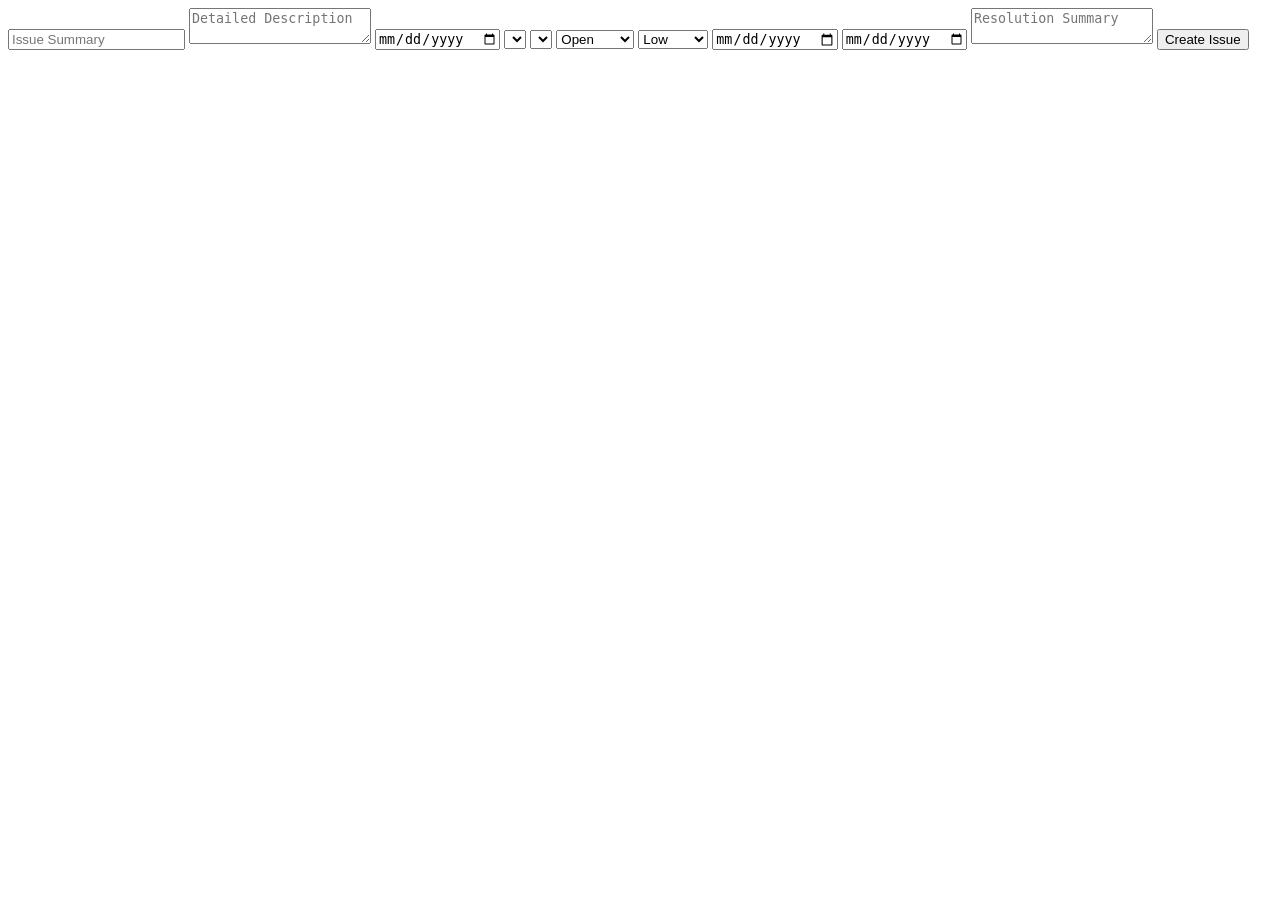
==== index.html @ 0d117293 "Added css" ====
<!DOCTYPE html>
<html lang="en">
<head>
    <meta charset="UTF-8">
    <meta name="viewport" content="width=device-width, initial-scale=1.0">
    <title>Bug Tracker</title>
    <script src="function.js"></script>
    <link rel="stylesheet" href="style.css">
</head>
<body>
<form id="issueForm">
  <input type="text" id="summary" placeholder="Issue Summary" required>
  <textarea id="description" placeholder="Detailed Description" required></textarea>

  <input type="date" id="dateIdentified" required>

  <select id="projectSelect"></select>
  <select id="personSelect"></select>

  <select id="status">
    <option value="open">Open</option>
    <option value="resolved">Resolved</option>
    <option value="overdue">Overdue</option>
  </select>

  <select id="priority">
    <option value="low">Low</option>
    <option value="medium">Medium</option>
    <option value="high">High</option>
  </select>

  <input type="date" id="targetDate">
  <input type="date" id="resolutionDate">
  <textarea id="resolutionSummary" placeholder="Resolution Summary"></textarea>

  <button type="submit">Create Issue</button>
</form>
</body>
</html>
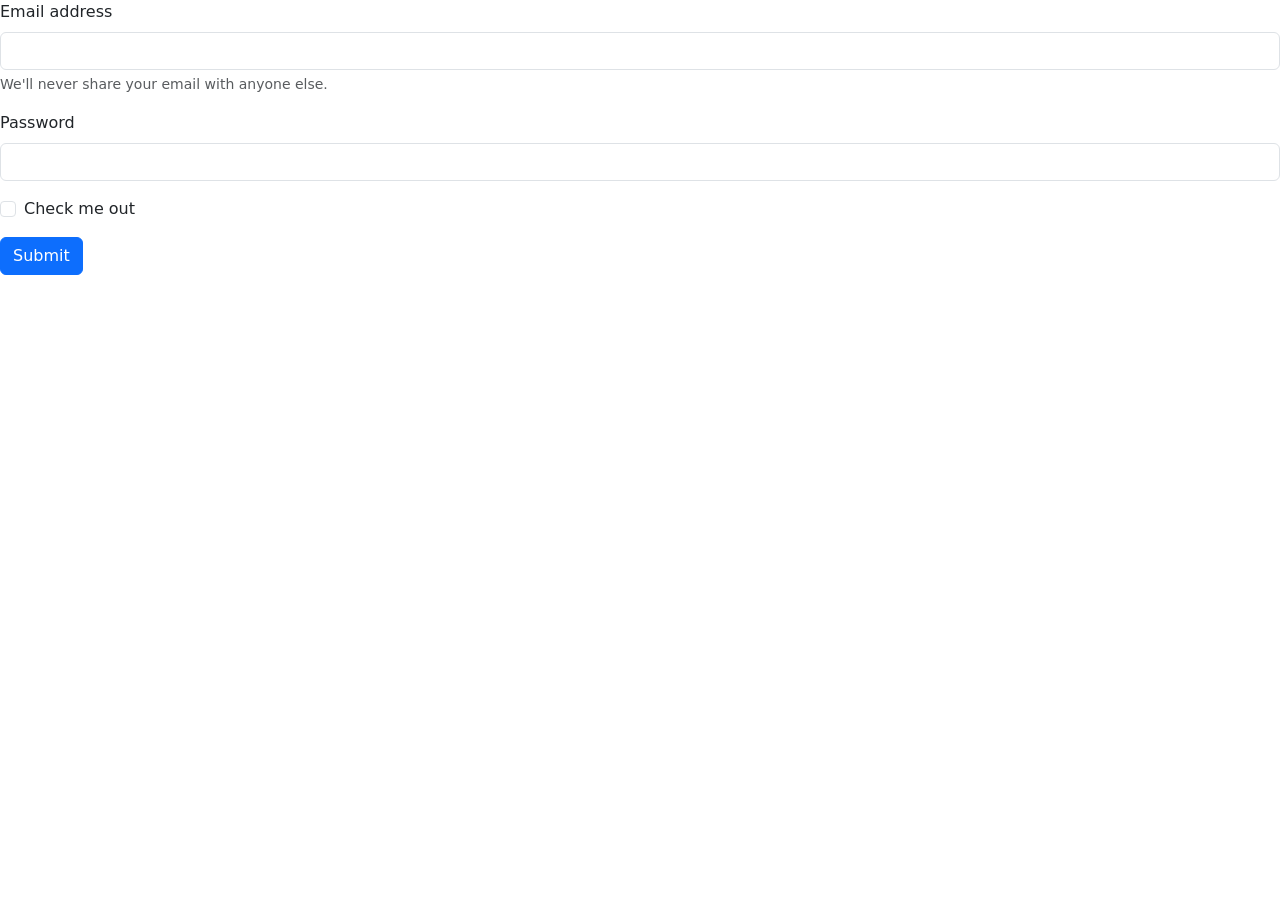
==== commit 68bad5d0: "Added Bootsrap" ====
--- a/index.html
+++ b/index.html
@@ -6,34 +6,29 @@
     <title>Bug Tracker</title>
     <script src="function.js"></script>
     <link rel="stylesheet" href="style.css">
+    <!--  For the CSS bootstrap  -->
+    <link href="https://cdn.jsdelivr.net/npm/bootstrap@5.2.3/dist/css/bootstrap.min.css" rel="stylesheet" integrity="sha384-rbsA2VBKQhggwzxH7pPCaAqO46MgnOM80zW1RWuH61DGLwZJEdK2Kadq2F9CUG65" crossorigin="anonymous">
+    
 </head>
 <body>
-<form id="issueForm">
-  <input type="text" id="summary" placeholder="Issue Summary" required>
-  <textarea id="description" placeholder="Detailed Description" required></textarea>
+<form>
+  <div class="mb-3">
+    <label for="exampleInputEmail1" class="form-label">Email address</label>
+    <input type="email" class="form-control" id="exampleInputEmail1" aria-describedby="emailHelp">
+    <div id="emailHelp" class="form-text">We'll never share your email with anyone else.</div>
+  </div>
+  <div class="mb-3">
+    <label for="exampleInputPassword1" class="form-label">Password</label>
+    <input type="password" class="form-control" id="exampleInputPassword1">
+  </div>
+  <div class="mb-3 form-check">
+    <input type="checkbox" class="form-check-input" id="exampleCheck1">
+    <label class="form-check-label" for="exampleCheck1">Check me out</label>
+  </div>
+  <button type="submit" class="btn btn-primary">Submit</button>
+</form>
+ <!--  For the Java script bootstrap  --> 
+<script src="https://cdn.jsdelivr.net/npm/bootstrap@5.2.3/dist/js/bootstrap.bundle.min.js" integrity="sha384-kenU1KFdBIe4zVF0s0G1M5b4hcpxyD9F7jL+jjXkk+Q2h455rYXK/7HAuoJl+0I4" crossorigin="anonymous"></script>
 
-  <input type="date" id="dateIdentified" required>
-
-  <select id="projectSelect"></select>
-  <select id="personSelect"></select>
-
-  <select id="status">
-    <option value="open">Open</option>
-    <option value="resolved">Resolved</option>
-    <option value="overdue">Overdue</option>
-  </select>
-
-  <select id="priority">
-    <option value="low">Low</option>
-    <option value="medium">Medium</option>
-    <option value="high">High</option>
-  </select>
-
-  <input type="date" id="targetDate">
-  <input type="date" id="resolutionDate">
-  <textarea id="resolutionSummary" placeholder="Resolution Summary"></textarea>
-
-  <button type="submit">Create Issue</button>
-</form>
 </body>
 </html>
--- a/style.css
+++ b/style.css
@@ -0,0 +1,6 @@
+#issueForm {
+    display: flex;
+    flex-direction: column;
+    width: 300px;
+    margin: 20px auto;
+}
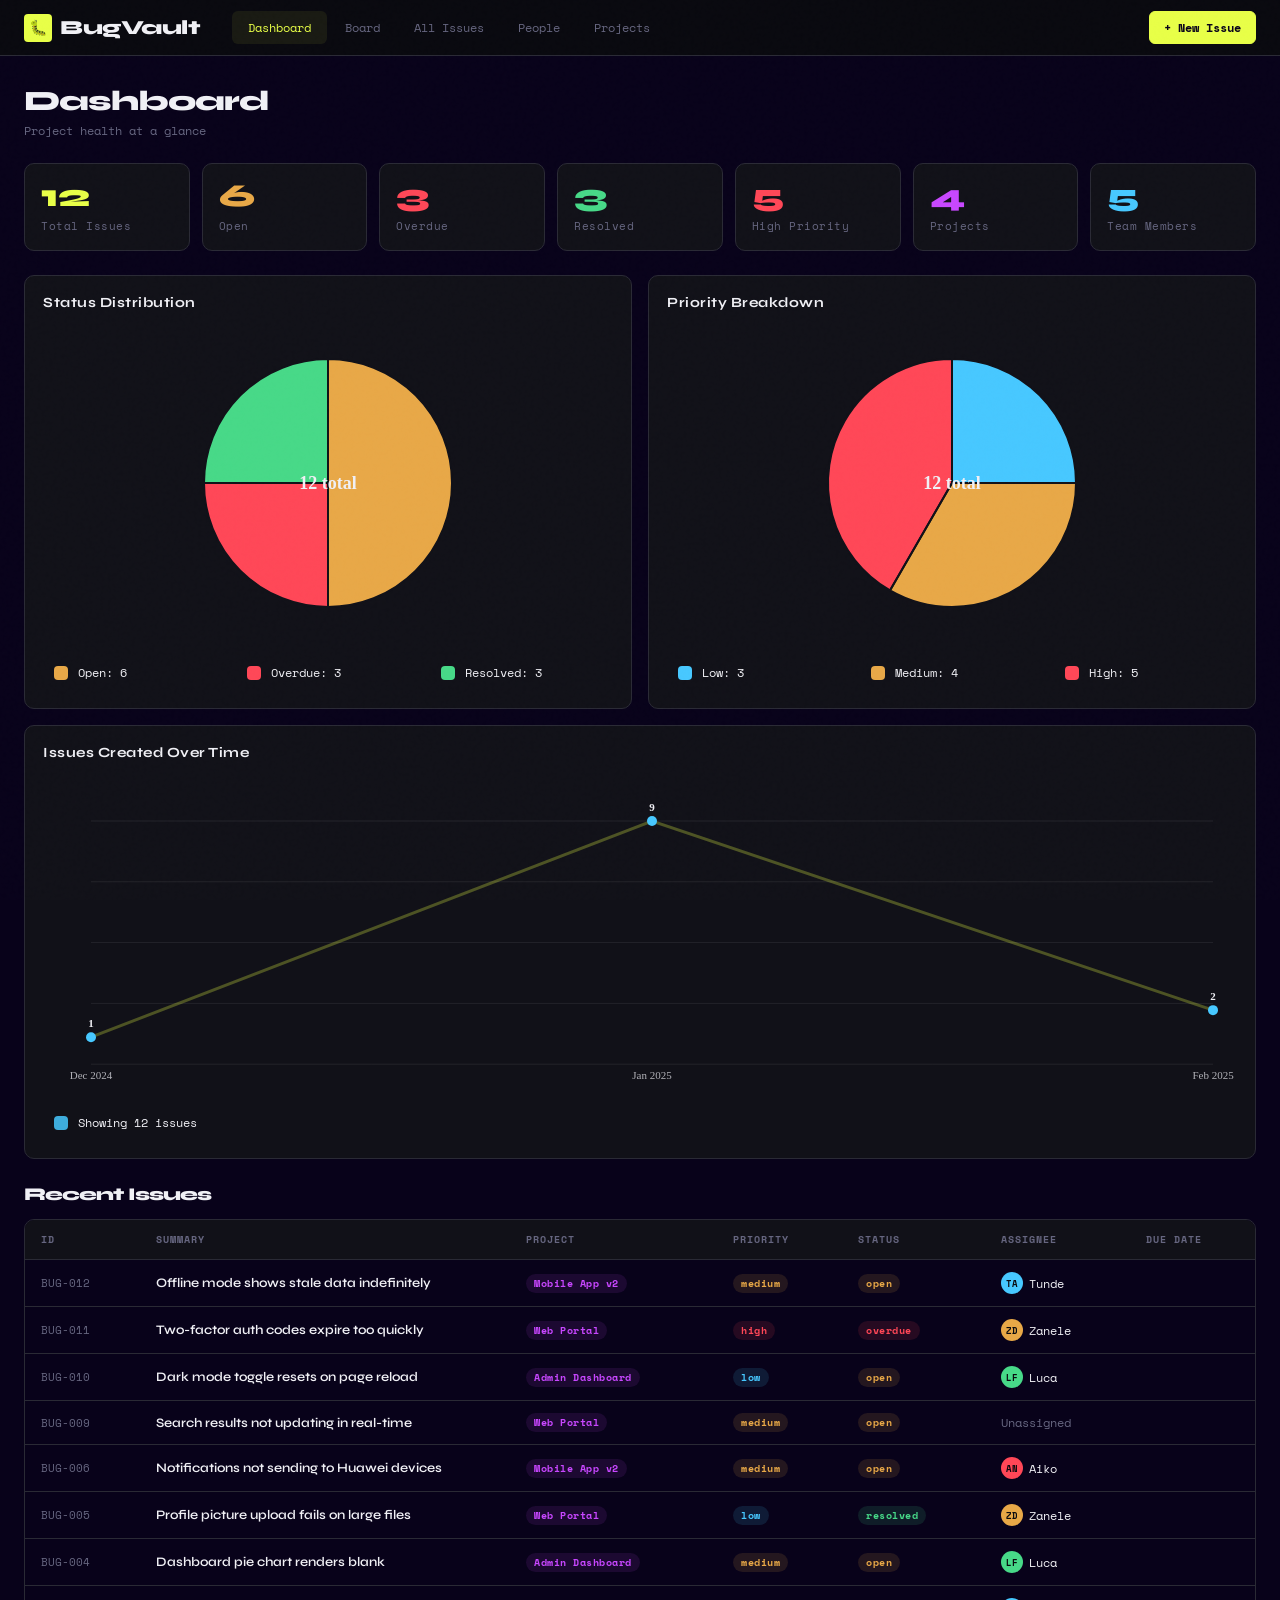
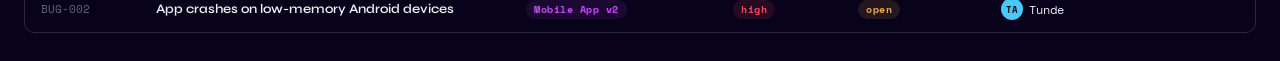
==== commit e82e51b5: "Rename bug-tracker.html to index.html" ====
--- a/index.html
+++ b/index.html
@@ -1,34 +1,1478 @@
 <!DOCTYPE html>
 <html lang="en">
 <head>
-    <meta charset="UTF-8">
-    <meta name="viewport" content="width=device-width, initial-scale=1.0">
-    <title>Bug Tracker</title>
-    <script src="function.js"></script>
-    <link rel="stylesheet" href="style.css">
-    <!--  For the CSS bootstrap  -->
-    <link href="https://cdn.jsdelivr.net/npm/bootstrap@5.2.3/dist/css/bootstrap.min.css" rel="stylesheet" integrity="sha384-rbsA2VBKQhggwzxH7pPCaAqO46MgnOM80zW1RWuH61DGLwZJEdK2Kadq2F9CUG65" crossorigin="anonymous">
-    
+<meta charset="UTF-8" />
+<meta name="viewport" content="width=device-width, initial-scale=1.0" />
+<title>BugVault — Issue Tracker</title>
+<link href="https://fonts.googleapis.com/css2?family=Space+Mono:ital,wght@0,400;0,700;1,400&family=Syne:wght@400;600;700;800&display=swap" rel="stylesheet" />
+<style>
+  :root {
+    --bg: #08021afe;
+    --surface: #111118;
+    --surface2: #18181f;
+    --border: #2a2a35;
+    --accent: #e8ff47;
+    --accent2: #ff4757;
+    --accent3: #47c8ff;
+    --accent4: #c847ff;
+    --text: #f0f0f5;
+    --muted: #666680;
+    --low: #47c8ff;
+    --medium: #e8a847;
+    --high: #ff4757;
+    --open: #e8a847;
+    --resolved: #47d988;
+    --overdue: #ff4757;
+    --radius: 6px;
+    --font-head: 'Syne', sans-serif;
+    --font-mono: 'Space Mono', monospace;
+  }
+
+  * { box-sizing: border-box; margin: 0; padding: 0; }
+
+  body {
+    background: var(--bg);
+    color: var(--text);
+    font-family: var(--font-mono);
+    font-size: 13px;
+    min-height: 100vh;
+    overflow-x: hidden;
+  }
+
+  /* ─── NOISE OVERLAY ─── */
+  body::before {
+    content: '';
+    position: fixed; inset: 0;
+    background-image: url("data:image/svg+xml,%3Csvg viewBox='0 0 256 256' xmlns='http://www.w3.org/2000/svg'%3E%3Cfilter id='noise'%3E%3CfeTurbulence type='fractalNoise' baseFrequency='0.9' numOctaves='4' stitchTiles='stitch'/%3E%3C/filter%3E%3Crect width='100%25' height='100%25' filter='url(%23noise)' opacity='0.04'/%3E%3C/svg%3E");
+    pointer-events: none; z-index: 9999; opacity: 0.4;
+  }
+
+  /* ─── TOPBAR ─── */
+  #topbar {
+    position: sticky; top: 0; z-index: 100;
+    background: rgba(10,10,15,0.92);
+    backdrop-filter: blur(12px);
+    border-bottom: 1px solid var(--border);
+    display: flex; align-items: center; gap: 0;
+    padding: 0 24px;
+    height: 56px;
+  }
+
+  .logo {
+    font-family: var(--font-head);
+    font-weight: 800;
+    font-size: 20px;
+    letter-spacing: -0.5px;
+    margin-right: 32px;
+    display: flex; align-items: center; gap: 8px;
+  }
+  .logo-bug {
+    background: var(--accent);
+    color: var(--bg);
+    width: 28px; height: 28px;
+    border-radius: 4px;
+    display: flex; align-items: center; justify-content: center;
+    font-size: 15px;
+  }
+
+  nav { display: flex; gap: 2px; flex: 1; }
+  nav button {
+    background: none; border: none;
+    color: var(--muted); font-family: var(--font-mono); font-size: 12px;
+    padding: 8px 16px; cursor: pointer; border-radius: var(--radius);
+    transition: all 0.15s; white-space: nowrap;
+  }
+  nav button:hover { color: var(--text); background: var(--surface2); }
+  nav button.active { color: var(--accent); background: rgba(232,255,71,0.07); }
+
+  .topbar-right { display: flex; align-items: center; gap: 10px; }
+  .btn {
+    display: inline-flex; align-items: center; gap: 6px;
+    font-family: var(--font-mono); font-size: 12px;
+    padding: 7px 14px; border-radius: var(--radius);
+    cursor: pointer; border: 1px solid transparent;
+    transition: all 0.15s; text-decoration: none; white-space: nowrap;
+  }
+  .btn-primary { background: var(--accent); color: var(--bg); font-weight: 700; border-color: var(--accent); }
+  .btn-primary:hover { background: #d4eb3a; }
+  .btn-ghost { background: none; color: var(--muted); border-color: var(--border); }
+  .btn-ghost:hover { color: var(--text); border-color: var(--text); }
+  .btn-danger { background: rgba(255,71,87,0.1); color: var(--accent2); border-color: rgba(255,71,87,0.3); }
+  .btn-danger:hover { background: rgba(255,71,87,0.2); }
+  .btn-sm { padding: 5px 10px; font-size: 11px; }
+
+  /* ─── VIEWS ─── */
+  .view { display: none; padding: 28px 24px; max-width: 1400px; margin: 0 auto; animation: fadeIn 0.2s ease; }
+  .view.active { display: block; }
+  @keyframes fadeIn { from { opacity: 0; transform: translateY(6px); } to { opacity: 1; transform: translateY(0); } }
+
+  /* ─── PAGE HEADER ─── */
+  .page-header {
+    display: flex; align-items: flex-start; justify-content: space-between;
+    margin-bottom: 24px; gap: 16px;
+  }
+  .page-title { font-family: var(--font-head); font-size: 28px; font-weight: 800; letter-spacing: -1px; }
+  .page-sub { color: var(--muted); margin-top: 4px; font-size: 12px; }
+
+  /* ─── KANBAN ─── */
+  .kanban { display: grid; grid-template-columns: repeat(3, 1fr); gap: 16px; }
+  @media (max-width: 900px) { .kanban { grid-template-columns: 1fr; } }
+
+  .kanban-col {
+    background: var(--surface);
+    border: 1px solid var(--border);
+    border-radius: 10px;
+    overflow: hidden;
+  }
+  .kanban-col-header {
+    padding: 14px 16px 12px;
+    border-bottom: 1px solid var(--border);
+    display: flex; align-items: center; justify-content: space-between;
+  }
+  .col-label {
+    display: flex; align-items: center; gap: 8px;
+    font-family: var(--font-head); font-size: 13px; font-weight: 700; letter-spacing: 0.5px;
+  }
+  .col-dot { width: 8px; height: 8px; border-radius: 50%; }
+  .dot-open { background: var(--open); }
+  .dot-resolved { background: var(--resolved); }
+  .dot-overdue { background: var(--overdue); }
+  .col-count {
+    background: var(--surface2); color: var(--muted);
+    padding: 2px 8px; border-radius: 20px; font-size: 11px;
+  }
+  .kanban-cards { padding: 12px; display: flex; flex-direction: column; gap: 10px; min-height: 80px; }
+
+  /* ─── TICKET CARD ─── */
+  .ticket-card {
+    background: var(--surface2);
+    border: 1px solid var(--border);
+    border-radius: 8px;
+    padding: 12px 14px;
+    cursor: pointer;
+    transition: all 0.15s;
+    position: relative; overflow: hidden;
+  }
+  .ticket-card::before {
+    content: '';
+    position: absolute; left: 0; top: 0; bottom: 0; width: 3px;
+  }
+  .ticket-card.priority-low::before { background: var(--low); }
+  .ticket-card.priority-medium::before { background: var(--medium); }
+  .ticket-card.priority-high::before { background: var(--high); }
+  .ticket-card:hover { border-color: rgba(232,255,71,0.3); transform: translateY(-1px); box-shadow: 0 4px 20px rgba(0,0,0,0.4); }
+
+  .ticket-id { font-size: 10px; color: var(--muted); margin-bottom: 6px; letter-spacing: 0.5px; }
+  .ticket-summary { font-family: var(--font-head); font-size: 13px; font-weight: 600; line-height: 1.4; margin-bottom: 10px; }
+  .ticket-meta { display: flex; align-items: center; gap: 6px; flex-wrap: wrap; }
+  .badge {
+    display: inline-flex; align-items: center; gap: 4px;
+    padding: 2px 8px; border-radius: 20px; font-size: 10px; font-weight: 700; letter-spacing: 0.5px;
+  }
+  .badge-low { background: rgba(71,200,255,0.12); color: var(--low); }
+  .badge-medium { background: rgba(232,168,71,0.12); color: var(--medium); }
+  .badge-high { background: rgba(255,71,87,0.12); color: var(--high); }
+  .badge-project { background: rgba(200,71,255,0.1); color: var(--accent4); }
+  .badge-open { background: rgba(232,168,71,0.12); color: var(--open); }
+  .badge-resolved { background: rgba(71,217,136,0.12); color: var(--resolved); }
+  .badge-overdue { background: rgba(255,71,87,0.12); color: var(--overdue); }
+
+  .ticket-assignee { margin-left: auto; display: flex; align-items: center; gap: 5px; color: var(--muted); font-size: 10px; }
+  .avatar { width: 22px; height: 22px; border-radius: 50%; background: var(--border); display: flex; align-items: center; justify-content: center; font-size: 9px; font-weight: 700; color: var(--text); flex-shrink: 0; }
+
+  /* ─── FILTERS BAR ─── */
+  .filters-bar {
+    display: flex; gap: 10px; align-items: center; flex-wrap: wrap;
+    margin-bottom: 20px; padding: 12px 16px;
+    background: var(--surface); border: 1px solid var(--border); border-radius: 8px;
+  }
+  .filter-label { font-size: 11px; color: var(--muted); margin-right: 4px; }
+  select, input[type="text"], input[type="date"], input[type="email"], textarea {
+    background: var(--surface2); border: 1px solid var(--border);
+    color: var(--text); font-family: var(--font-mono); font-size: 12px;
+    padding: 7px 10px; border-radius: var(--radius); outline: none;
+    transition: border-color 0.15s;
+  }
+  select:focus, input:focus, textarea:focus { border-color: var(--accent); }
+  select option { background: var(--surface2); }
+  .search-input { flex: 1; min-width: 180px; }
+
+  /* ─── TABLE ─── */
+  .table-wrap { overflow-x: auto; border: 1px solid var(--border); border-radius: 10px; }
+  table { width: 100%; border-collapse: collapse; }
+  thead th {
+    background: var(--surface); padding: 12px 16px;
+    text-align: left; font-size: 10px; color: var(--muted);
+    letter-spacing: 1px; text-transform: uppercase; font-weight: 700;
+    border-bottom: 1px solid var(--border); white-space: nowrap;
+  }
+  tbody tr { border-bottom: 1px solid var(--border); transition: background 0.1s; cursor: pointer; }
+  tbody tr:last-child { border-bottom: none; }
+  tbody tr:hover { background: var(--surface2); }
+  tbody td { padding: 12px 16px; font-size: 12px; vertical-align: middle; }
+  .td-summary { font-family: var(--font-head); font-weight: 600; font-size: 13px; max-width: 260px; }
+  .td-id { color: var(--muted); font-size: 11px; white-space: nowrap; }
+
+  /* ─── MODAL ─── */
+  .modal-overlay {
+    display: none; position: fixed; inset: 0;
+    background: rgba(0,0,0,0.75); z-index: 500;
+    align-items: center; justify-content: center;
+    padding: 20px;
+  }
+  .modal-overlay.open { display: flex; }
+  .modal {
+    background: var(--surface); border: 1px solid var(--border);
+    border-radius: 12px; width: 100%; max-width: 680px;
+    max-height: 90vh; overflow-y: auto;
+    box-shadow: 0 24px 80px rgba(0,0,0,0.8);
+    animation: slideUp 0.2s ease;
+  }
+  @keyframes slideUp { from { opacity: 0; transform: translateY(20px); } to { opacity: 1; transform: translateY(0); } }
+  .modal-header {
+    padding: 20px 24px 16px;
+    border-bottom: 1px solid var(--border);
+    display: flex; align-items: flex-start; justify-content: space-between; gap: 16px;
+    position: sticky; top: 0; background: var(--surface); z-index: 2;
+  }
+  .modal-title { font-family: var(--font-head); font-size: 18px; font-weight: 800; }
+  .modal-close { background: none; border: none; color: var(--muted); cursor: pointer; font-size: 20px; padding: 0 4px; line-height: 1; transition: color 0.1s; }
+  .modal-close:hover { color: var(--text); }
+  .modal-body { padding: 20px 24px 24px; }
+
+  /* ─── FORM ─── */
+  .form-grid { display: grid; grid-template-columns: 1fr 1fr; gap: 14px; }
+  .form-group { display: flex; flex-direction: column; gap: 6px; }
+  .form-group.full { grid-column: 1 / -1; }
+  label { font-size: 11px; color: var(--muted); letter-spacing: 0.5px; text-transform: uppercase; }
+  input[type="text"], input[type="email"], input[type="date"], select, textarea {
+    width: 100%;
+  }
+  textarea { resize: vertical; min-height: 80px; }
+  .form-actions { display: flex; gap: 10px; justify-content: flex-end; margin-top: 20px; padding-top: 16px; border-top: 1px solid var(--border); }
+
+  /* ─── DETAIL MODAL ─── */
+  .detail-grid { display: grid; grid-template-columns: 1fr 1fr; gap: 16px; margin-bottom: 20px; }
+  .detail-field { display: flex; flex-direction: column; gap: 4px; }
+  .detail-label { font-size: 10px; color: var(--muted); letter-spacing: 1px; text-transform: uppercase; }
+  .detail-value { font-size: 13px; font-family: var(--font-head); font-weight: 600; }
+  .detail-description {
+    background: var(--surface2); border: 1px solid var(--border);
+    border-radius: 8px; padding: 14px; line-height: 1.7;
+    font-size: 13px; margin-bottom: 16px;
+  }
+  .detail-resolution {
+    background: rgba(71,217,136,0.05); border: 1px solid rgba(71,217,136,0.15);
+    border-radius: 8px; padding: 14px; line-height: 1.7; font-size: 13px;
+    margin-bottom: 16px;
+  }
+  .detail-actions { display: flex; gap: 8px; flex-wrap: wrap; }
+  .section-divider { border: none; border-top: 1px solid var(--border); margin: 16px 0; }
+
+  /* ─── PEOPLE GRID ─── */
+  .people-grid { display: grid; grid-template-columns: repeat(auto-fill, minmax(240px, 1fr)); gap: 14px; }
+  .person-card {
+    background: var(--surface); border: 1px solid var(--border);
+    border-radius: 10px; padding: 16px;
+    display: flex; flex-direction: column; gap: 10px;
+    transition: border-color 0.15s;
+  }
+  .person-card:hover { border-color: rgba(232,255,71,0.2); }
+  .person-top { display: flex; align-items: center; gap: 12px; }
+  .avatar-lg {
+    width: 44px; height: 44px; border-radius: 50%;
+    display: flex; align-items: center; justify-content: center;
+    font-family: var(--font-head); font-size: 16px; font-weight: 800;
+    flex-shrink: 0;
+  }
+  .person-name { font-family: var(--font-head); font-size: 15px; font-weight: 700; }
+  .person-username { color: var(--muted); font-size: 11px; }
+  .person-email { color: var(--accent3); font-size: 11px; }
+  .person-actions { display: flex; gap: 6px; }
+
+  /* ─── PROJECTS GRID ─── */
+  .projects-grid { display: grid; grid-template-columns: repeat(auto-fill, minmax(200px, 1fr)); gap: 14px; }
+  .project-card {
+    background: var(--surface); border: 1px solid var(--border);
+    border-radius: 10px; padding: 18px;
+    transition: border-color 0.15s; position: relative; overflow: hidden;
+  }
+  .project-card:hover { border-color: rgba(200,71,255,0.3); }
+  .project-card::after {
+    content: '';
+    position: absolute; right: -20px; top: -20px;
+    width: 80px; height: 80px; border-radius: 50%;
+    background: radial-gradient(circle, rgba(200,71,255,0.1), transparent 70%);
+  }
+  .project-id { font-size: 10px; color: var(--muted); margin-bottom: 6px; }
+  .project-name { font-family: var(--font-head); font-size: 16px; font-weight: 700; margin-bottom: 10px; }
+  .project-count { font-size: 11px; color: var(--muted); }
+
+  /* ─── DASHBOARD STATS ─── */
+  .stats-row { display: grid; grid-template-columns: repeat(auto-fill, minmax(160px, 1fr)); gap: 12px; margin-bottom: 24px; }
+  .stat-card {
+    background: var(--surface); border: 1px solid var(--border);
+    border-radius: 10px; padding: 16px;
+    display: flex; flex-direction: column; gap: 6px;
+  }
+  .stat-num { font-family: var(--font-head); font-size: 32px; font-weight: 800; line-height: 1; }
+  .stat-label { font-size: 11px; color: var(--muted); letter-spacing: 0.5px; }
+  .stat-accent { color: var(--accent); }
+  .stat-open { color: var(--open); }
+  .stat-resolved { color: var(--resolved); }
+  .stat-overdue { color: var(--overdue); }
+
+  .dashboard-grid { display: grid; grid-template-columns: 1fr 1fr; gap: 16px; margin-bottom: 24px; }
+  .chart-card {
+    background: var(--surface); border: 1px solid var(--border);
+    border-radius: 10px; padding: 18px;
+    display: flex; flex-direction: column; gap: 12px;
+  }
+  .chart-card.chart-full { grid-column: 1 / -1; }
+  .chart-header { font-family: var(--font-head); font-size: 14px; font-weight: 700; letter-spacing: 0.5px; }
+  .chart-wrapper { position: relative; width: 100%; overflow: hidden; }
+  .chart-canvas { width: 100%; height: 320px; display: block; }
+  .chart-legend { display: grid; grid-template-columns: repeat(auto-fit, minmax(140px, 1fr)); gap: 10px; }
+  .legend-row {
+    display: flex; align-items: center; gap: 10px; cursor: pointer;
+    font-size: 12px; color: var(--text); padding: 8px 10px; border-radius: 8px; border: 1px solid transparent;
+    transition: background 0.15s, border-color 0.15s;
+  }
+  .legend-row:hover { background: rgba(232,255,71,0.08); border-color: rgba(232,255,71,0.16); }
+  .legend-swatch { width: 14px; height: 14px; border-radius: 4px; display: inline-block; }
+
+  /* ─── EMPTY STATE ─── */
+  .empty { text-align: center; padding: 48px 24px; color: var(--muted); }
+  .empty-icon { font-size: 40px; margin-bottom: 12px; }
+  .empty-text { font-family: var(--font-head); font-size: 16px; font-weight: 600; margin-bottom: 6px; color: var(--text); }
+
+  /* ─── TOAST ─── */
+  #toast-container { position: fixed; bottom: 24px; right: 24px; z-index: 9000; display: flex; flex-direction: column; gap: 8px; }
+  .toast {
+    background: var(--surface2); border: 1px solid var(--border);
+    border-radius: 8px; padding: 12px 16px;
+    font-size: 12px; min-width: 220px;
+    box-shadow: 0 8px 30px rgba(0,0,0,0.5);
+    animation: slideLeft 0.2s ease;
+    display: flex; align-items: center; gap: 8px;
+  }
+  .toast.success { border-color: rgba(71,217,136,0.4); }
+  .toast.error { border-color: rgba(255,71,87,0.4); }
+  @keyframes slideLeft { from { opacity: 0; transform: translateX(20px); } to { opacity: 1; transform: translateX(0); } }
+
+  /* ─── SCROLLBAR ─── */
+  ::-webkit-scrollbar { width: 6px; height: 6px; }
+  ::-webkit-scrollbar-track { background: transparent; }
+  ::-webkit-scrollbar-thumb { background: var(--border); border-radius: 3px; }
+  ::-webkit-scrollbar-thumb:hover { background: var(--muted); }
+
+  .hidden { display: none !important; }
+</style>
 </head>
 <body>
-<form>
-  <div class="mb-3">
-    <label for="exampleInputEmail1" class="form-label">Email address</label>
-    <input type="email" class="form-control" id="exampleInputEmail1" aria-describedby="emailHelp">
-    <div id="emailHelp" class="form-text">We'll never share your email with anyone else.</div>
-  </div>
-  <div class="mb-3">
-    <label for="exampleInputPassword1" class="form-label">Password</label>
-    <input type="password" class="form-control" id="exampleInputPassword1">
-  </div>
-  <div class="mb-3 form-check">
-    <input type="checkbox" class="form-check-input" id="exampleCheck1">
-    <label class="form-check-label" for="exampleCheck1">Check me out</label>
-  </div>
-  <button type="submit" class="btn btn-primary">Submit</button>
-</form>
- <!--  For the Java script bootstrap  --> 
-<script src="https://cdn.jsdelivr.net/npm/bootstrap@5.2.3/dist/js/bootstrap.bundle.min.js" integrity="sha384-kenU1KFdBIe4zVF0s0G1M5b4hcpxyD9F7jL+jjXkk+Q2h455rYXK/7HAuoJl+0I4" crossorigin="anonymous"></script>
-
+
+<!-- TOP BAR -->
+<div id="topbar">
+  <div class="logo">
+    <div class="logo-bug">🐛</div>
+    BugVault
+  </div>
+  <nav>
+    <button onclick="showView('dashboard')" id="nav-dashboard" class="active">Dashboard</button>
+    <button onclick="showView('board')" id="nav-board">Board</button>
+    <button onclick="showView('list')" id="nav-list">All Issues</button>
+    <button onclick="showView('people')" id="nav-people">People</button>
+    <button onclick="showView('projects')" id="nav-projects">Projects</button>
+  </nav>
+  <div class="topbar-right">
+    <button class="btn btn-primary" onclick="openIssueModal()">+ New Issue</button>
+  </div>
+</div>
+
+<!-- TOAST CONTAINER -->
+<div id="toast-container"></div>
+
+<!-- DASHBOARD-->
+<div class="view active" id="view-dashboard">
+  <div class="page-header">
+    <div>
+      <div class="page-title">Dashboard</div>
+      <div class="page-sub">Project health at a glance</div>
+    </div>
+  </div>
+  <div class="stats-row" id="stats-row"></div>
+  <div class="dashboard-grid">
+    <div class="chart-card">
+      <div class="chart-header">Status Distribution</div>
+      <div class="chart-wrapper">
+        <canvas id="chart-status" class="chart-canvas"></canvas>
+      </div>
+      <div class="chart-legend" id="legend-status"></div>
+    </div>
+    <div class="chart-card">
+      <div class="chart-header">Priority Breakdown</div>
+      <div class="chart-wrapper">
+        <canvas id="chart-priority" class="chart-canvas"></canvas>
+      </div>
+      <div class="chart-legend" id="legend-priority"></div>
+    </div>
+    <div class="chart-card chart-full">
+      <div class="chart-header">Issues Created Over Time</div>
+      <div class="chart-wrapper">
+        <canvas id="chart-trend" class="chart-canvas"></canvas>
+      </div>
+      <div class="chart-legend" id="legend-trend"></div>
+    </div>
+  </div>
+  <div class="page-header" style="margin-bottom:14px">
+    <div class="page-title" style="font-size:18px">Recent Issues</div>
+  </div>
+  <div class="table-wrap">
+    <table>
+      <thead>
+        <tr>
+          <th>ID</th><th>Summary</th><th>Project</th><th>Priority</th><th>Status</th><th>Assignee</th><th>Due Date</th>
+        </tr>
+      </thead>
+      <tbody id="recent-tbody"></tbody>
+    </table>
+  </div>
+</div>
+
+<!-- KANBAN BOARD -->
+<div class="view" id="view-board">
+  <div class="page-header">
+    <div>
+      <div class="page-title">Board</div>
+      <div class="page-sub">Kanban view by status</div>
+    </div>
+    <button class="btn btn-primary" onclick="openIssueModal()">+ New Issue</button>
+  </div>
+  <div class="kanban">
+    <div class="kanban-col">
+      <div class="kanban-col-header">
+        <div class="col-label"><div class="col-dot dot-open"></div>Open</div>
+        <div class="col-count" id="count-open">0</div>
+      </div>
+      <div class="kanban-cards" id="col-open"></div>
+    </div>
+    <div class="kanban-col">
+      <div class="kanban-col-header">
+        <div class="col-label"><div class="col-dot dot-overdue"></div>Overdue</div>
+        <div class="col-count" id="count-overdue">0</div>
+      </div>
+      <div class="kanban-cards" id="col-overdue"></div>
+    </div>
+    <div class="kanban-col">
+      <div class="kanban-col-header">
+        <div class="col-label"><div class="col-dot dot-resolved"></div>Resolved</div>
+        <div class="col-count" id="count-resolved">0</div>
+      </div>
+      <div class="kanban-cards" id="col-resolved"></div>
+    </div>
+  </div>
+</div>
+
+<!-- ALL ISSUES LIST  -->
+<div class="view" id="view-list">
+  <div class="page-header">
+    <div>
+      <div class="page-title">All Issues</div>
+      <div class="page-sub" id="issue-count-sub"></div>
+    </div>
+    <button class="btn btn-primary" onclick="openIssueModal()">+ New Issue</button>
+  </div>
+  <div class="filters-bar">
+    <span class="filter-label">Filter:</span>
+    <input type="text" class="search-input" placeholder="Search issues..." id="search-input" oninput="renderList()" />
+    <select id="filter-status" onchange="renderList()">
+      <option value="">All Statuses</option>
+      <option>open</option><option>resolved</option><option>overdue</option>
+    </select>
+    <select id="filter-priority" onchange="renderList()">
+      <option value="">All Priorities</option>
+      <option>low</option><option>medium</option><option>high</option>
+    </select>
+    <select id="filter-project" onchange="renderList()">
+      <option value="">All Projects</option>
+    </select>
+    <select id="filter-assignee" onchange="renderList()">
+      <option value="">All Assignees</option>
+    </select>
+  </div>
+  <div class="table-wrap">
+    <table>
+      <thead>
+        <tr>
+          <th>ID</th><th>Summary</th><th>Project</th><th>Priority</th><th>Status</th><th>Assignee</th><th>Identified By</th><th>Reported</th><th>Target Date</th><th>Actions</th>
+        </tr>
+      </thead>
+      <tbody id="list-tbody"></tbody>
+    </table>
+  </div>
+</div>
+
+<!--  PEOPLE-->
+<div class="view" id="view-people">
+  <div class="page-header">
+    <div>
+      <div class="page-title">People</div>
+      <div class="page-sub">Team members who can be assigned to issues</div>
+    </div>
+    <button class="btn btn-primary" onclick="openPersonModal()">+ Add Person</button>
+  </div>
+  <div class="people-grid" id="people-grid"></div>
+</div>
+
+<!--PROJECTS  -->
+<div class="view" id="view-projects">
+  <div class="page-header">
+    <div>
+      <div class="page-title">Projects</div>
+      <div class="page-sub">Manage your projects</div>
+    </div>
+    <button class="btn btn-primary" onclick="openProjectModal()">+ Add Project</button>
+  </div>
+  <div class="projects-grid" id="projects-grid"></div>
+</div>
+
+
+<!--  MODALS -->
+
+<!-- ISSUE MODAL -->
+<div class="modal-overlay" id="modal-issue">
+  <div class="modal">
+    <div class="modal-header">
+      <div class="modal-title" id="issue-modal-title">New Issue</div>
+      <button class="modal-close" onclick="closeModal('modal-issue')">✕</button>
+    </div>
+    <div class="modal-body">
+      <div class="form-grid">
+        <div class="form-group full">
+          <label>Summary *</label>
+          <input type="text" id="f-summary" placeholder="Brief description of the issue" />
+        </div>
+        <div class="form-group full">
+          <label>Detailed Description</label>
+          <textarea id="f-description" placeholder="Detailed explanation, steps to reproduce, expected vs actual..."></textarea>
+        </div>
+        <div class="form-group">
+          <label>Project *</label>
+          <select id="f-project">
+            <option value="">Select project...</option>
+          </select>
+        </div>
+        <div class="form-group">
+          <label>Identified By</label>
+          <input type="text" id="f-identified-by" placeholder="Name of reporter" />
+        </div>
+        <div class="form-group">
+          <label>Date Identified</label>
+          <input type="date" id="f-date-identified" />
+        </div>
+        <div class="form-group">
+          <label>Priority</label>
+          <select id="f-priority">
+            <option value="low">Low</option>
+            <option value="medium" selected>Medium</option>
+            <option value="high">High</option>
+          </select>
+        </div>
+        <div class="form-group">
+          <label>Status</label>
+          <select id="f-status">
+            <option value="open">Open</option>
+            <option value="resolved">Resolved</option>
+            <option value="overdue">Overdue</option>
+          </select>
+        </div>
+        <div class="form-group">
+          <label>Assign To</label>
+          <select id="f-assignee">
+            <option value="">Unassigned</option>
+          </select>
+        </div>
+        <div class="form-group">
+          <label>Target Resolution Date</label>
+          <input type="date" id="f-target-date" />
+        </div>
+        <div class="form-group">
+          <label>Actual Resolution Date</label>
+          <input type="date" id="f-actual-date" />
+        </div>
+        <div class="form-group full">
+          <label>Resolution Summary</label>
+          <textarea id="f-resolution" placeholder="How was this issue resolved?" style="min-height:60px"></textarea>
+        </div>
+      </div>
+      <div class="form-actions">
+        <button class="btn btn-ghost" onclick="closeModal('modal-issue')">Cancel</button>
+        <button class="btn btn-primary" onclick="saveIssue()">Save Issue</button>
+      </div>
+    </div>
+  </div>
+</div>
+
+<!-- PERSON MODAL -->
+<div class="modal-overlay" id="modal-person">
+  <div class="modal">
+    <div class="modal-header">
+      <div class="modal-title" id="person-modal-title">Add Person</div>
+      <button class="modal-close" onclick="closeModal('modal-person')">✕</button>
+    </div>
+    <div class="modal-body">
+      <div class="form-grid">
+        <div class="form-group">
+          <label>First Name *</label>
+          <input type="text" id="p-name" placeholder="First name" />
+        </div>
+        <div class="form-group">
+          <label>Surname *</label>
+          <input type="text" id="p-surname" placeholder="Last name" />
+        </div>
+        <div class="form-group">
+          <label>Email *</label>
+          <input type="email" id="p-email" placeholder="email@example.com" />
+        </div>
+        <div class="form-group">
+          <label>Username *</label>
+          <input type="text" id="p-username" placeholder="@username" />
+        </div>
+      </div>
+      <div class="form-actions">
+        <button class="btn btn-ghost" onclick="closeModal('modal-person')">Cancel</button>
+        <button class="btn btn-primary" onclick="savePerson()">Save Person</button>
+      </div>
+    </div>
+  </div>
+</div>
+
+<!-- PROJECT MODAL -->
+<div class="modal-overlay" id="modal-project">
+  <div class="modal">
+    <div class="modal-header">
+      <div class="modal-title">Add Project</div>
+      <button class="modal-close" onclick="closeModal('modal-project')">✕</button>
+    </div>
+    <div class="modal-body">
+      <div class="form-grid">
+        <div class="form-group full">
+          <label>Project Name *</label>
+          <input type="text" id="proj-name" placeholder="e.g. Mobile App v2" />
+        </div>
+      </div>
+      <div class="form-actions">
+        <button class="btn btn-ghost" onclick="closeModal('modal-project')">Cancel</button>
+        <button class="btn btn-primary" onclick="saveProject()">Save Project</button>
+      </div>
+    </div>
+  </div>
+</div>
+
+<!-- DETAIL MODAL -->
+<div class="modal-overlay" id="modal-detail">
+  <div class="modal" style="max-width:700px">
+    <div class="modal-header">
+      <div>
+        <div style="font-size:10px;color:var(--muted);margin-bottom:4px" id="detail-id-label"></div>
+        <div class="modal-title" id="detail-title"></div>
+      </div>
+      <button class="modal-close" onclick="closeModal('modal-detail')">✕</button>
+    </div>
+    <div class="modal-body">
+      <div class="ticket-meta" style="margin-bottom:16px" id="detail-badges"></div>
+      <div class="detail-description" id="detail-description"></div>
+      <div class="detail-grid" id="detail-grid"></div>
+      <div id="detail-resolution-wrap" class="hidden">
+        <hr class="section-divider" />
+        <div class="detail-label" style="margin-bottom:8px">Resolution</div>
+        <div class="detail-resolution" id="detail-resolution"></div>
+      </div>
+      <hr class="section-divider" />
+      <div class="detail-actions" id="detail-actions"></div>
+    </div>
+  </div>
+</div>
+
+<!-- EDIT CONFIRM DELETE -->
+<div class="modal-overlay" id="modal-confirm">
+  <div class="modal" style="max-width:400px">
+    <div class="modal-header">
+      <div class="modal-title">Delete Issue?</div>
+      <button class="modal-close" onclick="closeModal('modal-confirm')">✕</button>
+    </div>
+    <div class="modal-body">
+      <p style="color:var(--muted);line-height:1.6;margin-bottom:20px">This action cannot be undone. The issue will be permanently deleted.</p>
+      <div class="form-actions">
+        <button class="btn btn-ghost" onclick="closeModal('modal-confirm')">Cancel</button>
+        <button class="btn btn-danger" id="confirm-delete-btn">Delete</button>
+      </div>
+    </div>
+  </div>
+</div>
+
+
+<script>
+
+// DATA LAYER
+
+
+const LS = {
+  get: k => JSON.parse(localStorage.getItem(k) || 'null'),
+  set: (k, v) => localStorage.setItem(k, JSON.stringify(v)),
+};
+
+let projects = LS.get('bv_projects') || [];
+let people = LS.get('bv_people') || [];
+let issues = LS.get('bv_issues') || [];
+let _editId = null;
+let _editPersonId = null;
+let dashboardRefreshTimer = null;
+let chartHover = {};
+
+function save() {
+  LS.set('bv_projects', projects);
+  LS.set('bv_people', people);
+  LS.set('bv_issues', issues);
+}
+
+function uid() { return Date.now().toString(36) + Math.random().toString(36).slice(2,6); }
+
+// ─── SEED DATA ───────────────────────────────────────────
+function seed() {
+  if (LS.get('bv_seeded')) return;
+
+  projects = [
+    { id: 'PRJ-001', name: 'Mobile App v2' },
+    { id: 'PRJ-002', name: 'Web Portal' },
+    { id: 'PRJ-003', name: 'Payment Gateway' },
+    { id: 'PRJ-004', name: 'Admin Dashboard' },
+  ];
+
+  people = [
+    { id: 'USR-001', name: 'Aiko', surname: 'Nakamura', email: 'aiko@example.com', username: 'aiko_n' },
+    { id: 'USR-002', name: 'Tunde', surname: 'Adebayo', email: 'tunde@example.com', username: 'tunde_a' },
+    { id: 'USR-003', name: 'Priya', surname: 'Sharma', email: 'priya@example.com', username: 'priya_s' },
+    { id: 'USR-004', name: 'Luca', surname: 'Ferrari', email: 'luca@example.com', username: 'luca_f' },
+    { id: 'USR-005', name: 'Zanele', surname: 'Dlamini', email: 'zanele@example.com', username: 'zanele_d' },
+  ];
+
+  issues = [
+    { id: 'BUG-001', summary: 'Login button unresponsive on Safari', description: 'Users on Safari 16+ report the login button does not respond to click events. Console shows no errors. Tested on iOS 16 and macOS Ventura.', identifiedBy: 'QA Team', dateIdentified: '2025-01-10', projectId: 'PRJ-002', assigneeId: 'USR-001', status: 'resolved', priority: 'high', targetDate: '2025-01-20', actualDate: '2025-01-18', resolution: 'Fixed event listener binding issue in auth.js — replaced jQuery click with vanilla addEventListener.' },
+    { id: 'BUG-002', summary: 'App crashes on low-memory Android devices', description: 'On Android devices with less than 2GB RAM the app crashes when navigating to the gallery screen. Memory leak suspected in the image cache module.', identifiedBy: 'Tunde Adebayo', dateIdentified: '2025-01-15', projectId: 'PRJ-001', assigneeId: 'USR-002', status: 'open', priority: 'high', targetDate: '2025-02-01', actualDate: '', resolution: '' },
+    { id: 'BUG-003', summary: 'Payment fails for international cards', description: 'Cards issued outside South Africa and Nigeria are declined at checkout. Error code 402 returned by gateway. Stripe dashboard shows no failure, suggesting the issue is on our side.', identifiedBy: 'Zanele Dlamini', dateIdentified: '2025-01-08', projectId: 'PRJ-003', assigneeId: 'USR-003', status: 'overdue', priority: 'high', targetDate: '2025-01-15', actualDate: '', resolution: '' },
+    { id: 'BUG-004', summary: 'Dashboard pie chart renders blank', description: 'The analytics pie chart on the admin dashboard shows empty when filtering by date range. All other charts work correctly. Likely a data aggregation issue in the reporting API.', identifiedBy: 'Priya Sharma', dateIdentified: '2025-01-20', projectId: 'PRJ-004', assigneeId: 'USR-004', status: 'open', priority: 'medium', targetDate: '2025-02-05', actualDate: '', resolution: '' },
+    { id: 'BUG-005', summary: 'Profile picture upload fails on large files', description: 'Uploading images larger than 2MB results in a 413 error. The server limit is set to 10MB. Nginx reverse proxy config likely overrides this.', identifiedBy: 'Luca Ferrari', dateIdentified: '2025-01-22', projectId: 'PRJ-002', assigneeId: 'USR-005', status: 'resolved', priority: 'low', targetDate: '2025-01-28', actualDate: '2025-01-25', resolution: 'Updated nginx.conf client_max_body_size to 15M and reloaded. Tested with 8MB file — success.' },
+    { id: 'BUG-006', summary: 'Notifications not sending to Huawei devices', description: 'Firebase push notifications are not being received on Huawei devices. These devices do not support Google Play Services — needs HMS (Huawei Mobile Services) integration.', identifiedBy: 'Aiko Nakamura', dateIdentified: '2025-01-25', projectId: 'PRJ-001', assigneeId: 'USR-001', status: 'open', priority: 'medium', targetDate: '2025-02-15', actualDate: '', resolution: '' },
+    { id: 'BUG-007', summary: 'CSV export truncates long text fields', description: 'When exporting issues to CSV, description fields longer than 255 characters are cut off. The database column allows 2000 chars but the export function hardcodes 255 as max.', identifiedBy: 'QA Team', dateIdentified: '2024-12-18', projectId: 'PRJ-004', assigneeId: 'USR-002', status: 'overdue', priority: 'low', targetDate: '2025-01-05', actualDate: '', resolution: '' },
+    { id: 'BUG-008', summary: 'Duplicate transactions on double-tap', description: 'Fast double-tapping the "Pay Now" button submits two transactions. Button should be disabled after first click until response is received.', identifiedBy: 'Tunde Adebayo', dateIdentified: '2025-01-12', projectId: 'PRJ-003', assigneeId: 'USR-003', status: 'resolved', priority: 'high', targetDate: '2025-01-14', actualDate: '2025-01-13', resolution: 'Added debounce wrapper and disabled state to payment submit handler. Deployed to production.' },
+    { id: 'BUG-009', summary: 'Search results not updating in real-time', description: 'The search bar on the web portal requires a page refresh to show updated results. The debounced API call is correctly firing but the UI state is not re-rendering.', identifiedBy: 'Zanele Dlamini', dateIdentified: '2025-01-28', projectId: 'PRJ-002', assigneeId: '', status: 'open', priority: 'medium', targetDate: '2025-02-10', actualDate: '', resolution: '' },
+    { id: 'BUG-010', summary: 'Dark mode toggle resets on page reload', description: 'User preference for dark mode is stored in sessionStorage instead of localStorage, causing it to reset between sessions. Minor but affects UX quality.', identifiedBy: 'Priya Sharma', dateIdentified: '2025-01-30', projectId: 'PRJ-004', assigneeId: 'USR-004', status: 'open', priority: 'low', targetDate: '2025-02-07', actualDate: '', resolution: '' },
+    { id: 'BUG-011', summary: 'Two-factor auth codes expire too quickly', description: 'TOTP codes are expiring in under 20 seconds on some devices due to clock drift. Server-side tolerance window should be expanded to ±90 seconds.', identifiedBy: 'Luca Ferrari', dateIdentified: '2025-02-01', projectId: 'PRJ-002', assigneeId: 'USR-005', status: 'overdue', priority: 'high', targetDate: '2025-02-03', actualDate: '', resolution: '' },
+    { id: 'BUG-012', summary: 'Offline mode shows stale data indefinitely', description: 'When the app loses connectivity, cached data is displayed correctly. However, once connectivity is restored, the UI does not automatically refresh — users must manually pull-to-refresh.', identifiedBy: 'Aiko Nakamura', dateIdentified: '2025-02-03', projectId: 'PRJ-001', assigneeId: 'USR-002', status: 'open', priority: 'medium', targetDate: '2025-02-20', actualDate: '', resolution: '' },
+  ];
+
+  save();
+  LS.set('bv_seeded', true);
+}
+seed();
+
+
+// NAVIGATION
+
+
+function showView(name) {
+  document.querySelectorAll('.view').forEach(v => v.classList.remove('active'));
+  document.querySelectorAll('nav button').forEach(b => b.classList.remove('active'));
+  document.getElementById('view-' + name).classList.add('active');
+  document.getElementById('nav-' + name).classList.add('active');
+  renderCurrentView(name);
+  if (name === 'dashboard') startDashboardRefresh(); else stopDashboardRefresh();
+}
+
+function renderCurrentView(name) {
+  if (name === 'dashboard') renderDashboard();
+  if (name === 'board') renderBoard();
+  if (name === 'list') { populateFilters(); renderList(); }
+  if (name === 'people') renderPeople();
+  if (name === 'projects') renderProjects();
+}
+
+function startDashboardRefresh() {
+  stopDashboardRefresh();
+  dashboardRefreshTimer = setInterval(() => {
+    if (document.getElementById('view-dashboard').classList.contains('active')) {
+      renderDashboard();
+    }
+  }, 4000);
+}
+
+function stopDashboardRefresh() {
+  if (dashboardRefreshTimer) {
+    clearInterval(dashboardRefreshTimer);
+    dashboardRefreshTimer = null;
+  }
+}
+
+function applyDashboardFilter(type, value) {
+  showView('list');
+  const map = {
+    status: 'filter-status',
+    priority: 'filter-priority',
+    project: 'filter-project',
+    assignee: 'filter-assignee',
+  };
+  if (map[type]) {
+    document.getElementById(map[type]).value = value;
+  }
+  renderList();
+  toast(`Filtered by ${value}`);
+}
+
+function getPieIndex(x, y, cx, cy, radius, segments) {
+  const dx = x - cx;
+  const dy = y - cy;
+  const dist = Math.sqrt(dx * dx + dy * dy);
+  if (dist > radius) return null;
+  let angle = Math.atan2(dy, dx);
+  if (angle < -Math.PI / 2) angle += Math.PI * 2;
+  if (angle < -Math.PI / 2) angle += Math.PI * 2;
+  return segments.find(seg => angle >= seg.start && angle < seg.end)?.index ?? null;
+}
+
+function drawPieChart(canvasId, dataset, colors, legendId, filterType) {
+  const canvas = document.getElementById(canvasId);
+  if (!canvas) return;
+  canvas.width = canvas.offsetWidth;
+  canvas.height = 320;
+  const ctx = canvas.getContext('2d');
+  const width = canvas.width;
+  const height = canvas.height;
+  const cx = width / 2;
+  const cy = height / 2;
+  const radius = Math.min(width, height) / 2 - 36;
+  const total = dataset.reduce((sum, item) => sum + item.value, 0);
+  ctx.clearRect(0, 0, width, height);
+
+  let start = -Math.PI / 2;
+  const segments = dataset.map((item, index) => {
+    const angle = total ? (item.value / total) * Math.PI * 2 : 0;
+    const seg = { index, start, end: start + angle, item };
+    start += angle;
+    return seg;
+  });
+
+  segments.forEach(seg => {
+    const isHover = chartHover[canvasId] === seg.index;
+    const outerRadius = radius + (isHover ? 10 : 0);
+    ctx.beginPath();
+    ctx.moveTo(cx, cy);
+    ctx.arc(cx, cy, outerRadius, seg.start, seg.end);
+    ctx.closePath();
+    ctx.fillStyle = colors[seg.index];
+    ctx.fill();
+  });
+
+  ctx.strokeStyle = '#111118';
+  ctx.lineWidth = 2;
+  segments.forEach(seg => {
+    ctx.beginPath();
+    ctx.moveTo(cx, cy);
+    ctx.arc(cx, cy, radius, seg.start, seg.end);
+    ctx.closePath();
+    ctx.stroke();
+  });
+
+  ctx.fillStyle = '#f0f0f5';
+  ctx.font = '700 18px Space Mono';
+  ctx.textAlign = 'center';
+  ctx.fillText(total + ' total', cx, cy + 6);
+
+  const legend = document.getElementById(legendId);
+  if (legend) {
+    legend.innerHTML = dataset.map(item => `
+      <div class="legend-row" onclick="applyDashboardFilter('${filterType}', '${item.valueLabel || item.label.toLowerCase()}')">
+        <span class="legend-swatch" style="background:${colors[dataset.indexOf(item)]}"></span>
+        <span>${item.label}: ${item.value}</span>
+      </div>
+    `).join('');
+  }
+
+  canvas.onmousemove = event => {
+    const rect = canvas.getBoundingClientRect();
+    const idx = getPieIndex(event.clientX - rect.left, event.clientY - rect.top, cx, cy, radius, segments);
+    if (idx !== chartHover[canvasId]) {
+      chartHover[canvasId] = idx;
+      drawPieChart(canvasId, dataset, colors, legendId, filterType);
+    }
+  };
+
+  canvas.onclick = event => {
+    const rect = canvas.getBoundingClientRect();
+    const idx = getPieIndex(event.clientX - rect.left, event.clientY - rect.top, cx, cy, radius, segments);
+    if (idx !== null) {
+      const selected = dataset[idx];
+      applyDashboardFilter(filterType, selected.valueLabel || selected.label.toLowerCase());
+    }
+  };
+}
+
+function renderTrendChart() {
+  const canvas = document.getElementById('chart-trend');
+  if (!canvas) return;
+  canvas.width = canvas.offsetWidth;
+  canvas.height = 320;
+  const ctx = canvas.getContext('2d');
+  const width = canvas.width;
+  const height = canvas.height;
+  const padding = 48;
+  const chartWidth = width - padding * 1.5;
+  const chartHeight = height - padding * 1.6;
+
+  const buckets = {};
+  issues.forEach(issue => {
+    const date = issue.dateIdentified ? new Date(issue.dateIdentified) : new Date();
+    const key = date.toLocaleDateString('en-ZA', { month: 'short', year: 'numeric' });
+    buckets[key] = (buckets[key] || 0) + 1;
+  });
+
+  const labels = Object.keys(buckets).sort((a, b) => new Date(a) - new Date(b));
+  const values = labels.map(label => buckets[label]);
+  const max = Math.max(...values, 1);
+
+  ctx.clearRect(0, 0, width, height);
+  ctx.strokeStyle = 'rgba(255,255,255,0.08)';
+  ctx.lineWidth = 1;
+  for (let i = 0; i <= 4; i++) {
+    const y = padding + (chartHeight / 4) * i;
+    ctx.beginPath();
+    ctx.moveTo(padding, y);
+    ctx.lineTo(padding + chartWidth, y);
+    ctx.stroke();
+  }
+
+  ctx.strokeStyle = 'rgba(232,255,71,0.28)';
+  ctx.lineWidth = 3;
+  ctx.beginPath();
+  values.forEach((value, index) => {
+    const x = padding + (chartWidth / Math.max(1, labels.length - 1)) * index;
+    const y = padding + chartHeight - (value / max) * chartHeight;
+    if (index === 0) ctx.moveTo(x, y); else ctx.lineTo(x, y);
+  });
+  ctx.stroke();
+
+  ctx.fillStyle = '#47c8ff';
+  values.forEach((value, index) => {
+    const x = padding + (chartWidth / Math.max(1, labels.length - 1)) * index;
+    const y = padding + chartHeight - (value / max) * chartHeight;
+    ctx.beginPath();
+    ctx.arc(x, y, 5, 0, Math.PI * 2);
+    ctx.fill();
+    ctx.fillStyle = '#f0f0f5';
+    ctx.font = '700 11px Space Mono';
+    ctx.textAlign = 'center';
+    ctx.fillText(value, x, y - 10);
+    ctx.fillStyle = '#47c8ff';
+  });
+
+  ctx.fillStyle = 'rgba(240,240,245,0.72)';
+  ctx.font = '11px Space Mono';
+  ctx.textAlign = 'center';
+  labels.forEach((label, index) => {
+    const x = padding + (chartWidth / Math.max(1, labels.length - 1)) * index;
+    ctx.fillText(label, x, height - 14);
+  });
+
+  const legend = document.getElementById('legend-trend');
+  if (legend) {
+    legend.innerHTML = `<div class="legend-row" style="cursor:default"><span class="legend-swatch" style="background:rgba(71,200,255,0.85)"></span>Showing ${values.reduce((sum, v) => sum + v, 0)} issues</div>`;
+  }
+}
+
+function renderDashboard() {
+  const open = issues.filter(i => i.status === 'open').length;
+  const resolved = issues.filter(i => i.status === 'resolved').length;
+  const overdue = issues.filter(i => i.status === 'overdue').length;
+  const high = issues.filter(i => i.priority === 'high').length;
+
+  document.getElementById('stats-row').innerHTML = `
+    <div class="stat-card"><div class="stat-num stat-accent">${issues.length}</div><div class="stat-label">Total Issues</div></div>
+    <div class="stat-card"><div class="stat-num stat-open">${open}</div><div class="stat-label">Open</div></div>
+    <div class="stat-card"><div class="stat-num stat-overdue">${overdue}</div><div class="stat-label">Overdue</div></div>
+    <div class="stat-card"><div class="stat-num stat-resolved">${resolved}</div><div class="stat-label">Resolved</div></div>
+    <div class="stat-card"><div class="stat-num" style="color:var(--high)">${high}</div><div class="stat-label">High Priority</div></div>
+    <div class="stat-card"><div class="stat-num" style="color:var(--accent4)">${projects.length}</div><div class="stat-label">Projects</div></div>
+    <div class="stat-card"><div class="stat-num" style="color:var(--accent3)">${people.length}</div><div class="stat-label">Team Members</div></div>
+  `;
+
+  drawPieChart('chart-status', [
+    { label: 'Open', value: open },
+    { label: 'Overdue', value: overdue },
+    { label: 'Resolved', value: resolved }
+  ], ['#e8a847', '#ff4757', '#47d988'], 'legend-status', 'status');
+
+  drawPieChart('chart-priority', [
+    { label: 'Low', value: issues.filter(i => i.priority === 'low').length, valueLabel: 'low' },
+    { label: 'Medium', value: issues.filter(i => i.priority === 'medium').length, valueLabel: 'medium' },
+    { label: 'High', value: high, valueLabel: 'high' }
+  ], ['#47c8ff', '#e8a847', '#ff4757'], 'legend-priority', 'priority');
+
+  renderTrendChart();
+
+  const recent = [...issues].sort((a, b) => b.dateIdentified.localeCompare(a.dateIdentified)).slice(0, 8);
+  document.getElementById('recent-tbody').innerHTML = recent.map(i => issueRow(i, true)).join('');
+}
+
+
+// HELPERS
+
+function getPerson(id) { return people.find(p => p.id === id); }
+function getProject(id) { return projects.find(p => p.id === id); }
+
+function avatarColors() {
+  return ['#e8ff47','#ff4757','#47c8ff','#c847ff','#47d988','#e8a847','#ff8c47'];
+}
+function avatarColor(id) {
+  const colors = avatarColors();
+  let h = 0;
+  for (let c of (id||'x')) h = c.charCodeAt(0) + h * 31;
+  return colors[Math.abs(h) % colors.length];
+}
+function personInitials(p) {
+  if (!p) return '?';
+  return (p.name[0] + p.surname[0]).toUpperCase();
+}
+
+function priorityBadge(p) {
+  return `<span class="badge badge-${p}">${p}</span>`;
+}
+function statusBadge(s) {
+  return `<span class="badge badge-${s}">${s}</span>`;
+}
+
+function fmt(dateStr) {
+  if (!dateStr) return '—';
+  const d = new Date(dateStr);
+  return d.toLocaleDateString('en-ZA', { day:'2-digit', month:'short', year:'numeric' });
+}
+
+function toast(msg, type = 'success') {
+  const el = document.createElement('div');
+  el.className = `toast ${type}`;
+  el.innerHTML = `<span>${type === 'success' ? '✓' : '✕'}</span> ${msg}`;
+  document.getElementById('toast-container').appendChild(el);
+  setTimeout(() => el.remove(), 3000);
+}
+
+// DASHBOARD
+
+
+function renderDashboard() {
+  const open = issues.filter(i => i.status === 'open').length;
+  const resolved = issues.filter(i => i.status === 'resolved').length;
+  const overdue = issues.filter(i => i.status === 'overdue').length;
+  const high = issues.filter(i => i.priority === 'high').length;
+
+  document.getElementById('stats-row').innerHTML = `
+    <div class="stat-card"><div class="stat-num stat-accent">${issues.length}</div><div class="stat-label">Total Issues</div></div>
+    <div class="stat-card"><div class="stat-num stat-open">${open}</div><div class="stat-label">Open</div></div>
+    <div class="stat-card"><div class="stat-num stat-overdue">${overdue}</div><div class="stat-label">Overdue</div></div>
+    <div class="stat-card"><div class="stat-num stat-resolved">${resolved}</div><div class="stat-label">Resolved</div></div>
+    <div class="stat-card"><div class="stat-num" style="color:var(--high)">${high}</div><div class="stat-label">High Priority</div></div>
+    <div class="stat-card"><div class="stat-num" style="color:var(--accent4)">${projects.length}</div><div class="stat-label">Projects</div></div>
+    <div class="stat-card"><div class="stat-num" style="color:var(--accent3)">${people.length}</div><div class="stat-label">Team Members</div></div>
+  `;
+
+  setTimeout(() => {
+    drawPieChart('chart-status', [
+      { label: 'Open', value: open },
+      { label: 'Overdue', value: overdue },
+      { label: 'Resolved', value: resolved }
+    ], ['#e8a847', '#ff4757', '#47d988'], 'legend-status', 'status');
+
+    drawPieChart('chart-priority', [
+      { label: 'Low', value: issues.filter(i => i.priority === 'low').length, valueLabel: 'low' },
+      { label: 'Medium', value: issues.filter(i => i.priority === 'medium').length, valueLabel: 'medium' },
+      { label: 'High', value: high, valueLabel: 'high' }
+    ], ['#47c8ff', '#e8a847', '#ff4757'], 'legend-priority', 'priority');
+
+    renderTrendChart();
+  }, 100);
+
+  const recent = [...issues].sort((a,b) => b.dateIdentified > a.dateIdentified ? 1 : -1).slice(0, 8);
+  document.getElementById('recent-tbody').innerHTML = recent.map(i => issueRow(i, true)).join('');
+}
+
+
+// BOARD
+
+
+function renderBoard() {
+  ['open','resolved','overdue'].forEach(status => {
+    const cards = issues.filter(i => i.status === status);
+    document.getElementById('count-' + status).textContent = cards.length;
+    document.getElementById('col-' + status).innerHTML =
+      cards.length ? cards.map(i => ticketCard(i)).join('') :
+      '<div style="text-align:center;padding:20px;color:var(--muted);font-size:11px">No issues</div>';
+  });
+}
+
+function ticketCard(issue) {
+  const person = getPerson(issue.assigneeId);
+  const proj = getProject(issue.projectId);
+  return `
+    <div class="ticket-card priority-${issue.priority}" onclick="openDetail('${issue.id}')">
+      <div class="ticket-id">⬡ ${issue.id}</div>
+      <div class="ticket-summary">${issue.summary}</div>
+      <div class="ticket-meta">
+        ${priorityBadge(issue.priority)}
+        ${proj ? `<span class="badge badge-project">${proj.name}</span>` : ''}
+        <div class="ticket-assignee">
+          ${person ? `<div class="avatar" style="background:${avatarColor(person.id)};color:#0a0a0f">${personInitials(person)}</div><span>${person.name}</span>` : '<span>Unassigned</span>'}
+        </div>
+      </div>
+    </div>`;
+}
+
+
+// LIST VIEW
+
+
+function populateFilters() {
+  const fp = document.getElementById('filter-project');
+  const fa = document.getElementById('filter-assignee');
+  fp.innerHTML = '<option value="">All Projects</option>' +
+    projects.map(p => `<option value="${p.id}">${p.name}</option>`).join('');
+  fa.innerHTML = '<option value="">All Assignees</option>' +
+    people.map(p => `<option value="${p.id}">${p.name} ${p.surname}</option>`).join('');
+}
+
+function renderList() {
+  const q = (document.getElementById('search-input').value || '').toLowerCase();
+  const st = document.getElementById('filter-status').value;
+  const pr = document.getElementById('filter-priority').value;
+  const pj = document.getElementById('filter-project').value;
+  const as = document.getElementById('filter-assignee').value;
+
+  let filtered = issues.filter(i => {
+    if (q && !i.summary.toLowerCase().includes(q) && !i.id.toLowerCase().includes(q)) return false;
+    if (st && i.status !== st) return false;
+    if (pr && i.priority !== pr) return false;
+    if (pj && i.projectId !== pj) return false;
+    if (as && i.assigneeId !== as) return false;
+    return true;
+  });
+
+  document.getElementById('issue-count-sub').textContent = `${filtered.length} of ${issues.length} issues`;
+  document.getElementById('list-tbody').innerHTML = filtered.length
+    ? filtered.map(i => issueRow(i)).join('')
+    : `<tr><td colspan="10"><div class="empty"><div class="empty-icon">🔍</div><div class="empty-text">No issues found</div><div>Try adjusting your filters</div></div></td></tr>`;
+}
+
+function issueRow(i, short) {
+  const person = getPerson(i.assigneeId);
+  const proj = getProject(i.projectId);
+  const shortCols = short ? '' : `
+    <td>${i.identifiedBy || '—'}</td>
+    <td>${fmt(i.dateIdentified)}</td>
+    <td>${fmt(i.targetDate)}</td>
+    <td>
+      <button class="btn btn-ghost btn-sm" onclick="event.stopPropagation();openIssueModal('${i.id}')">Edit</button>
+      <button class="btn btn-danger btn-sm" onclick="event.stopPropagation();confirmDelete('${i.id}')">Del</button>
+    </td>`;
+  return `
+    <tr onclick="openDetail('${i.id}')">
+      <td class="td-id">${i.id}</td>
+      <td class="td-summary">${i.summary}</td>
+      <td>${proj ? `<span class="badge badge-project">${proj.name}</span>` : '—'}</td>
+      <td>${priorityBadge(i.priority)}</td>
+      <td>${statusBadge(i.status)}</td>
+      <td>
+        ${person
+          ? `<div style="display:flex;align-items:center;gap:6px"><div class="avatar" style="background:${avatarColor(person.id)};color:#0a0a0f">${personInitials(person)}</div>${person.name}</div>`
+          : '<span style="color:var(--muted)">Unassigned</span>'}
+      </td>
+      ${shortCols}
+    </tr>`;
+}
+
+
+// DETAIL MODAL
+
+
+function openDetail(id) {
+  const i = issues.find(x => x.id === id);
+  if (!i) return;
+  const person = getPerson(i.assigneeId);
+  const proj = getProject(i.projectId);
+
+  document.getElementById('detail-id-label').textContent = i.id;
+  document.getElementById('detail-title').textContent = i.summary;
+  document.getElementById('detail-badges').innerHTML =
+    priorityBadge(i.priority) + ' ' + statusBadge(i.status) +
+    (proj ? ` <span class="badge badge-project">${proj.name}</span>` : '');
+  document.getElementById('detail-description').textContent = i.description || 'No description provided.';
+
+  document.getElementById('detail-grid').innerHTML = `
+    <div class="detail-field"><div class="detail-label">Identified By</div><div class="detail-value">${i.identifiedBy || '—'}</div></div>
+    <div class="detail-field"><div class="detail-label">Date Identified</div><div class="detail-value">${fmt(i.dateIdentified)}</div></div>
+    <div class="detail-field"><div class="detail-label">Assigned To</div><div class="detail-value" style="display:flex;align-items:center;gap:8px">
+      ${person
+        ? `<div class="avatar" style="background:${avatarColor(person.id)};color:#0a0a0f">${personInitials(person)}</div>${person.name} ${person.surname}`
+        : 'Unassigned'}
+    </div></div>
+    <div class="detail-field"><div class="detail-label">Project</div><div class="detail-value">${proj ? proj.name : '—'}</div></div>
+    <div class="detail-field"><div class="detail-label">Target Date</div><div class="detail-value">${fmt(i.targetDate)}</div></div>
+    <div class="detail-field"><div class="detail-label">Actual Resolution</div><div class="detail-value">${fmt(i.actualDate)}</div></div>
+  `;
+
+  const resWrap = document.getElementById('detail-resolution-wrap');
+  if (i.resolution) {
+    resWrap.classList.remove('hidden');
+    document.getElementById('detail-resolution').textContent = i.resolution;
+  } else {
+    resWrap.classList.add('hidden');
+  }
+
+  document.getElementById('detail-actions').innerHTML = `
+    <button class="btn btn-primary btn-sm" onclick="closeModal('modal-detail');openIssueModal('${id}')">Edit Issue</button>
+    <button class="btn btn-danger btn-sm" onclick="closeModal('modal-detail');confirmDelete('${id}')">Delete</button>
+    <button class="btn btn-ghost btn-sm" onclick="closeModal('modal-detail')">Close</button>
+  `;
+
+  openModal('modal-detail');
+}
+
+
+// ISSUE MODAL (Create / Edit)
+
+
+function openIssueModal(editId) {
+  _editId = editId || null;
+  document.getElementById('issue-modal-title').textContent = editId ? 'Edit Issue' : 'New Issue';
+
+  // Populate dropdowns
+  document.getElementById('f-project').innerHTML = '<option value="">Select project...</option>' +
+    projects.map(p => `<option value="${p.id}">${p.name}</option>`).join('');
+  document.getElementById('f-assignee').innerHTML = '<option value="">Unassigned</option>' +
+    people.map(p => `<option value="${p.id}">${p.name} ${p.surname}</option>`).join('');
+
+  if (editId) {
+    const i = issues.find(x => x.id === editId);
+    if (!i) return;
+    document.getElementById('f-summary').value = i.summary;
+    document.getElementById('f-description').value = i.description;
+    document.getElementById('f-project').value = i.projectId;
+    document.getElementById('f-identified-by').value = i.identifiedBy;
+    document.getElementById('f-date-identified').value = i.dateIdentified;
+    document.getElementById('f-priority').value = i.priority;
+    document.getElementById('f-status').value = i.status;
+    document.getElementById('f-assignee').value = i.assigneeId;
+    document.getElementById('f-target-date').value = i.targetDate;
+    document.getElementById('f-actual-date').value = i.actualDate;
+    document.getElementById('f-resolution').value = i.resolution;
+  } else {
+    ['f-summary','f-description','f-identified-by','f-resolution'].forEach(id => document.getElementById(id).value = '');
+    document.getElementById('f-project').value = '';
+    document.getElementById('f-assignee').value = '';
+    document.getElementById('f-priority').value = 'medium';
+    document.getElementById('f-status').value = 'open';
+    const today = new Date().toISOString().slice(0,10);
+    document.getElementById('f-date-identified').value = today;
+    document.getElementById('f-target-date').value = '';
+    document.getElementById('f-actual-date').value = '';
+  }
+  openModal('modal-issue');
+}
+
+function saveIssue() {
+  const summary = document.getElementById('f-summary').value.trim();
+  if (!summary) { toast('Summary is required', 'error'); return; }
+
+  const data = {
+    summary,
+    description: document.getElementById('f-description').value.trim(),
+    projectId: document.getElementById('f-project').value,
+    identifiedBy: document.getElementById('f-identified-by').value.trim(),
+    dateIdentified: document.getElementById('f-date-identified').value,
+    priority: document.getElementById('f-priority').value,
+    status: document.getElementById('f-status').value,
+    assigneeId: document.getElementById('f-assignee').value,
+    targetDate: document.getElementById('f-target-date').value,
+    actualDate: document.getElementById('f-actual-date').value,
+    resolution: document.getElementById('f-resolution').value.trim(),
+  };
+
+  if (_editId) {
+    const idx = issues.findIndex(i => i.id === _editId);
+    issues[idx] = { ...issues[idx], ...data };
+    toast('Issue updated');
+  } else {
+    const nextNum = issues.length + 1;
+    data.id = 'BUG-' + String(nextNum).padStart(3, '0');
+    issues.push(data);
+    toast('Issue created');
+  }
+
+  save();
+  closeModal('modal-issue');
+  refreshCurrentView();
+}
+
+
+// DELETE
+
+
+function confirmDelete(id) {
+  document.getElementById('confirm-delete-btn').onclick = () => {
+    issues = issues.filter(i => i.id !== id);
+    save();
+    closeModal('modal-confirm');
+    toast('Issue deleted');
+    refreshCurrentView();
+  };
+  openModal('modal-confirm');
+}
+
+
+// PEOPLE
+
+
+function renderPeople() {
+  document.getElementById('people-grid').innerHTML = people.length ? people.map(personCard).join('') :
+    `<div class="empty"><div class="empty-icon">👥</div><div class="empty-text">No people yet</div><div>Add team members to assign issues</div></div>`;
+}
+
+function personCard(p) {
+  const col = avatarColor(p.id);
+  return `
+    <div class="person-card">
+      <div class="person-top">
+        <div class="avatar-lg" style="background:${col};color:#0a0a0f">${personInitials(p)}</div>
+        <div>
+          <div class="person-name">${p.name} ${p.surname}</div>
+          <div class="person-username">@${p.username}</div>
+          <div class="person-email">${p.email}</div>
+        </div>
+      </div>
+      <div class="person-actions">
+        <button class="btn btn-ghost btn-sm" onclick="openPersonModal('${p.id}')">Edit</button>
+        <button class="btn btn-danger btn-sm" onclick="deletePerson('${p.id}')">Remove</button>
+      </div>
+    </div>`;
+}
+
+function openPersonModal(editId) {
+  _editPersonId = editId || null;
+  document.getElementById('person-modal-title').textContent = editId ? 'Edit Person' : 'Add Person';
+  if (editId) {
+    const p = people.find(x => x.id === editId);
+    if (!p) return;
+    document.getElementById('p-name').value = p.name;
+    document.getElementById('p-surname').value = p.surname;
+    document.getElementById('p-email').value = p.email;
+    document.getElementById('p-username').value = p.username;
+  } else {
+    ['p-name','p-surname','p-email','p-username'].forEach(id => document.getElementById(id).value = '');
+  }
+  openModal('modal-person');
+}
+
+function savePerson() {
+  const name = document.getElementById('p-name').value.trim();
+  const surname = document.getElementById('p-surname').value.trim();
+  const email = document.getElementById('p-email').value.trim();
+  const username = document.getElementById('p-username').value.trim().replace('@','');
+
+  if (!name || !surname || !email || !username) { toast('All fields required', 'error'); return; }
+
+  // unique username check
+  const dupUsername = people.find(p => p.username === username && p.id !== _editPersonId);
+  if (dupUsername) { toast('Username already taken', 'error'); return; }
+
+  if (_editPersonId) {
+    const idx = people.findIndex(p => p.id === _editPersonId);
+    people[idx] = { ...people[idx], name, surname, email, username };
+    toast('Person updated');
+  } else {
+    people.push({ id: 'USR-' + String(people.length + 1).padStart(3,'0'), name, surname, email, username });
+    toast('Person added');
+  }
+  save();
+  closeModal('modal-person');
+  renderPeople();
+}
+
+function deletePerson(id) {
+  people = people.filter(p => p.id !== id);
+  issues.forEach(i => { if (i.assigneeId === id) i.assigneeId = ''; });
+  save();
+  renderPeople();
+  toast('Person removed');
+}
+
+
+// PROJECTS
+
+function renderProjects() {
+  document.getElementById('projects-grid').innerHTML = projects.length ? projects.map(projectCard).join('') :
+    `<div class="empty"><div class="empty-icon">📁</div><div class="empty-text">No projects yet</div></div>`;
+}
+
+function projectCard(p) {
+  const count = issues.filter(i => i.projectId === p.id).length;
+  return `
+    <div class="project-card">
+      <div class="project-id">${p.id}</div>
+      <div class="project-name">${p.name}</div>
+      <div class="project-count">${count} issue${count !== 1 ? 's' : ''}</div>
+      <div style="margin-top:10px;display:flex;gap:6px">
+        <button class="btn btn-danger btn-sm" onclick="deleteProject('${p.id}')">Delete</button>
+      </div>
+    </div>`;
+}
+
+function openProjectModal() { openModal('modal-project'); document.getElementById('proj-name').value = ''; }
+
+function saveProject() {
+  const name = document.getElementById('proj-name').value.trim();
+  if (!name) { toast('Project name required', 'error'); return; }
+  const id = 'PRJ-' + String(projects.length + 1).padStart(3, '0');
+  projects.push({ id, name });
+  save();
+  closeModal('modal-project');
+  renderProjects();
+  toast('Project created');
+}
+
+function deleteProject(id) {
+  projects = projects.filter(p => p.id !== id);
+  save();
+  renderProjects();
+  toast('Project removed');
+}
+
+
+// MODAL HELPERS
+
+
+function openModal(id) { document.getElementById(id).classList.add('open'); }
+function closeModal(id) { document.getElementById(id).classList.remove('open'); }
+
+// Close on overlay click
+document.querySelectorAll('.modal-overlay').forEach(el => {
+  el.addEventListener('click', e => { if (e.target === el) el.classList.remove('open'); });
+});
+
+function refreshCurrentView() {
+  const active = document.querySelector('.view.active');
+  if (!active) return;
+  const name = active.id.replace('view-', '');
+  renderCurrentView(name);
+}
+
+// INIT 
+renderDashboard();
+</script>
 </body>
-</html>+</html>
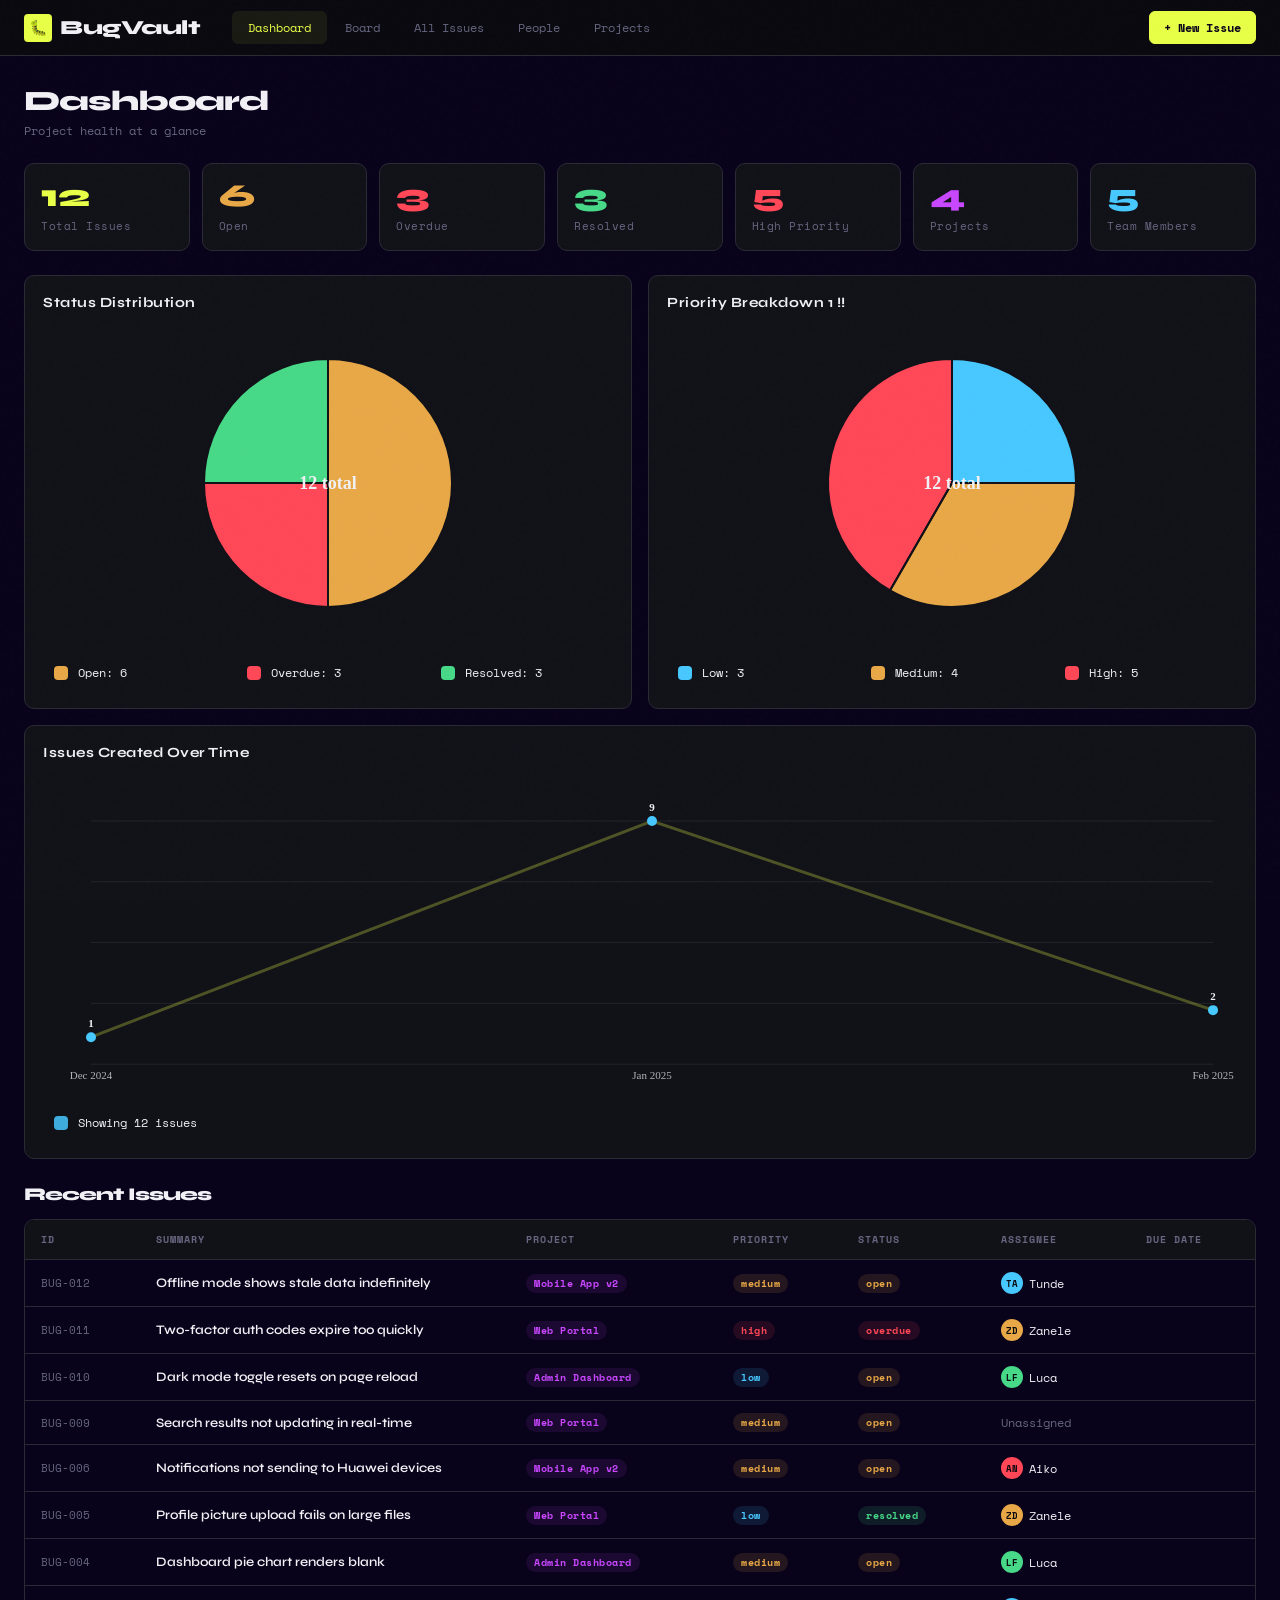
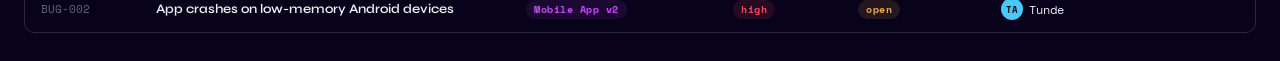
==== commit 93e2ac4f: "Changed again" ====
--- a/index.html
+++ b/index.html
@@ -410,7 +410,7 @@
       <div class="chart-legend" id="legend-status"></div>
     </div>
     <div class="chart-card">
-      <div class="chart-header">Priority Breakdown</div>
+      <div class="chart-header">Priority Breakdown 1 !!</div>
       <div class="chart-wrapper">
         <canvas id="chart-priority" class="chart-canvas"></canvas>
       </div>
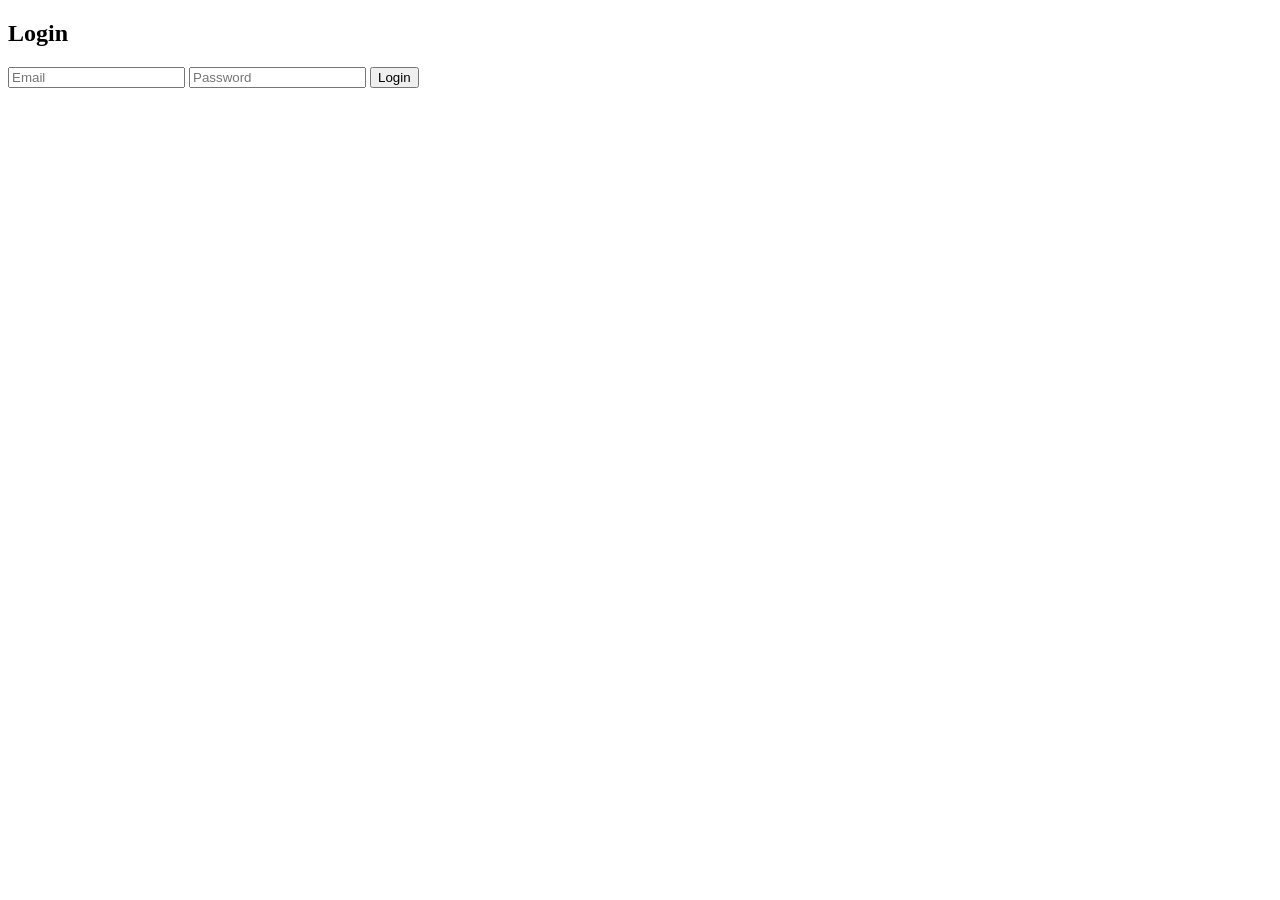
==== commit b692eb7f: "Added log in page support" ====
--- a/index.html
+++ b/index.html
@@ -385,6 +385,7 @@
     <button onclick="showView('projects')" id="nav-projects">Projects</button>
   </nav>
   <div class="topbar-right">
+    <button class="btn btn-ghost" onclick="logout()">Logout</button>
     <button class="btn btn-primary" onclick="openIssueModal()">+ New Issue</button>
   </div>
 </div>
@@ -410,7 +411,7 @@
       <div class="chart-legend" id="legend-status"></div>
     </div>
     <div class="chart-card">
-      <div class="chart-header">Priority Breakdown 1 !!</div>
+      <div class="chart-header">Priority Breakdown </div>
       <div class="chart-wrapper">
         <canvas id="chart-priority" class="chart-canvas"></canvas>
       </div>
@@ -711,8 +712,19 @@
   </div>
 </div>
 
-
+//
 <script>
+
+// Check if user is logged in
+if (!localStorage.getItem('isLoggedIn')) {
+    window.location.href = 'login.html';
+}
+
+function logout() {
+    localStorage.removeItem('isLoggedIn');
+    localStorage.removeItem('userEmail');
+    window.location.href = 'login.html';
+}
 
 // DATA LAYER
 
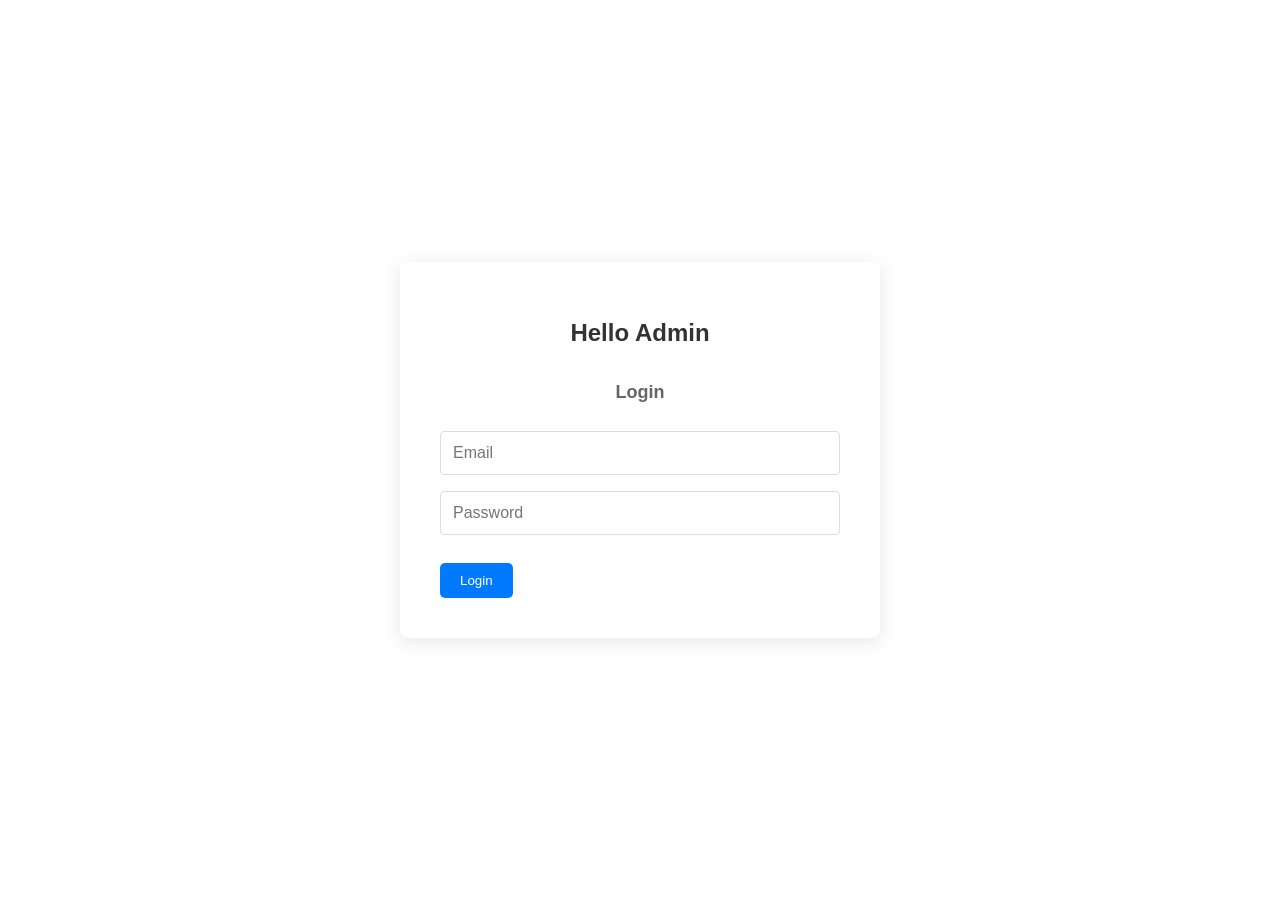
==== commit e29dbec0: "Little things" ====
--- a/index.html
+++ b/index.html
@@ -715,7 +715,7 @@
 //
 <script>
 
-// Check if user is logged in
+// Check if user is logged in with space for log-out function
 if (!localStorage.getItem('isLoggedIn')) {
     window.location.href = 'login.html';
 }
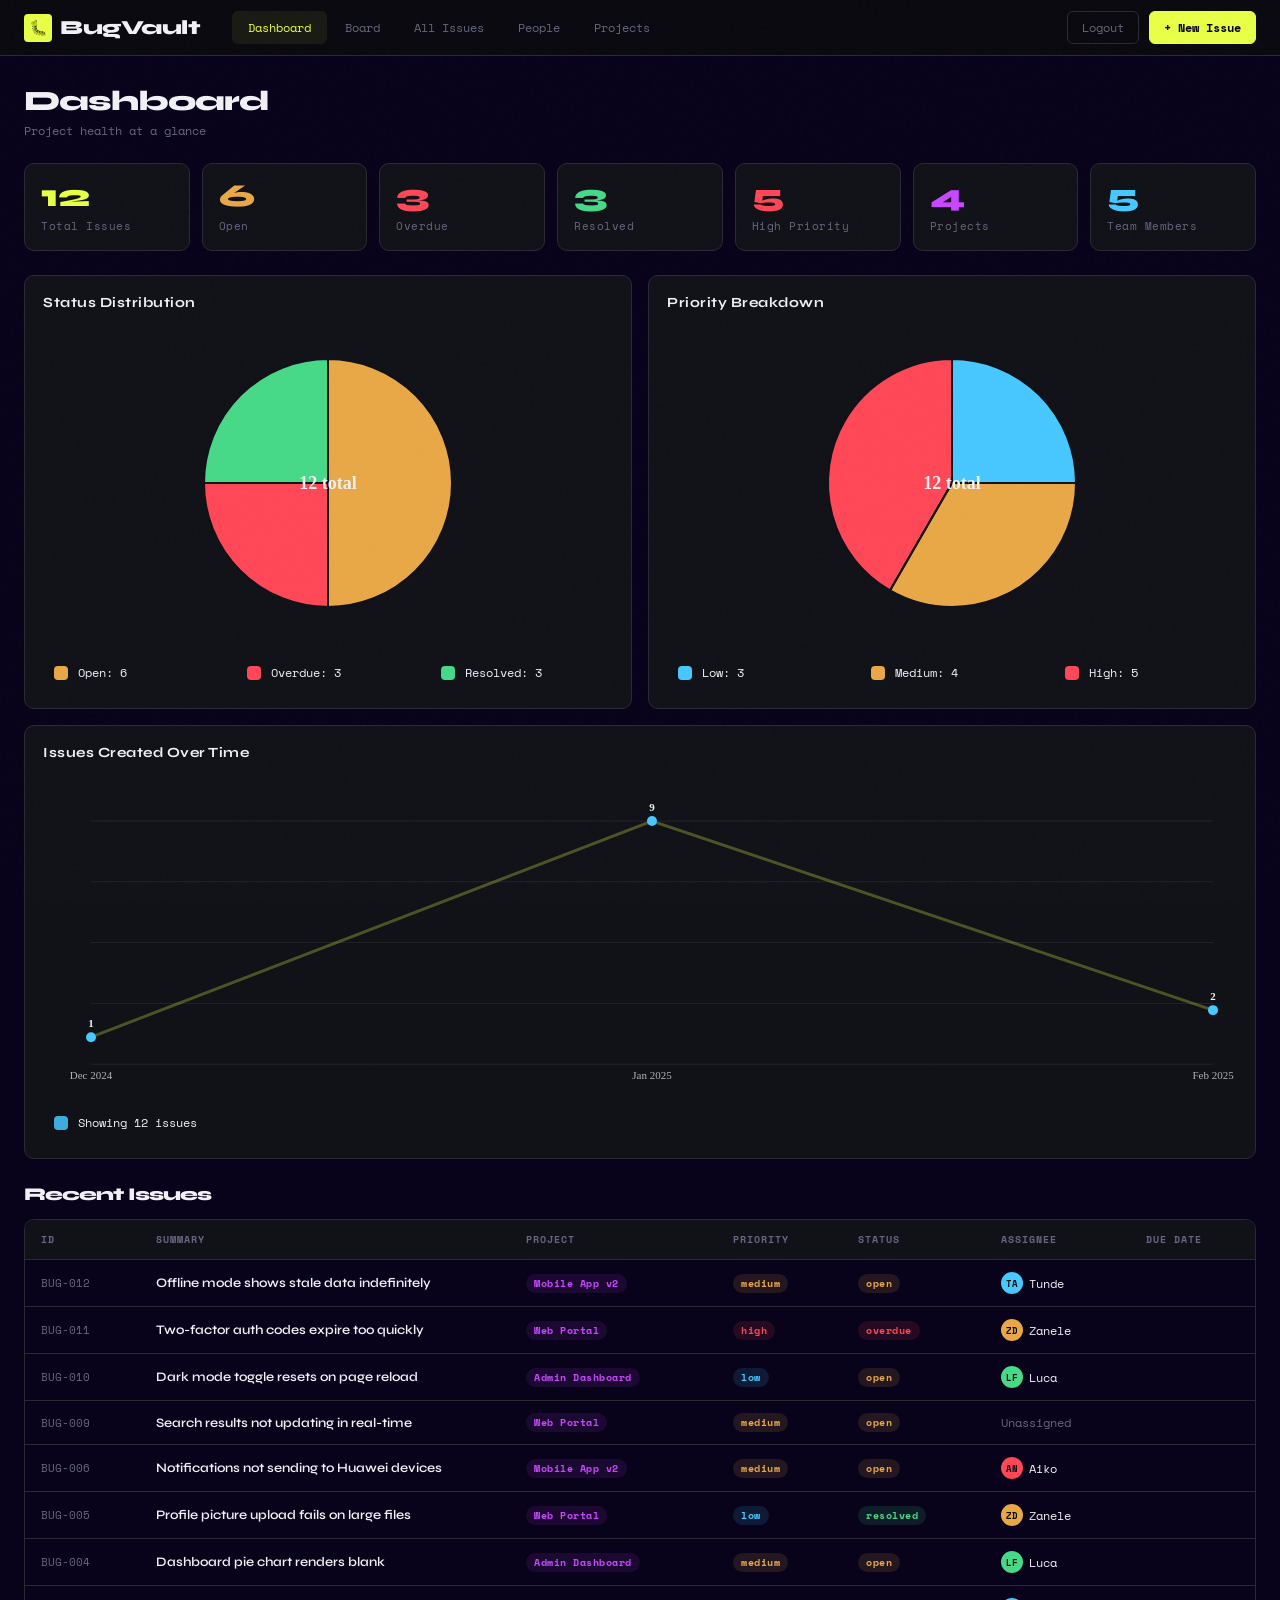
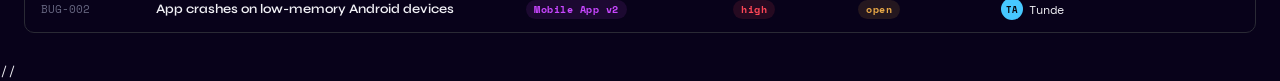
==== commit 8f975c42: "Made the Page work" ====
--- a/index.html
+++ b/index.html
@@ -713,10 +713,9 @@
 </div>
 
 //
-<script>
-
+<script defer>
 // Check if user is logged in with space for log-out function
-if (!localStorage.getItem('isLoggedIn')) {
+function logout() {
     window.location.href = 'login.html';
 }
 
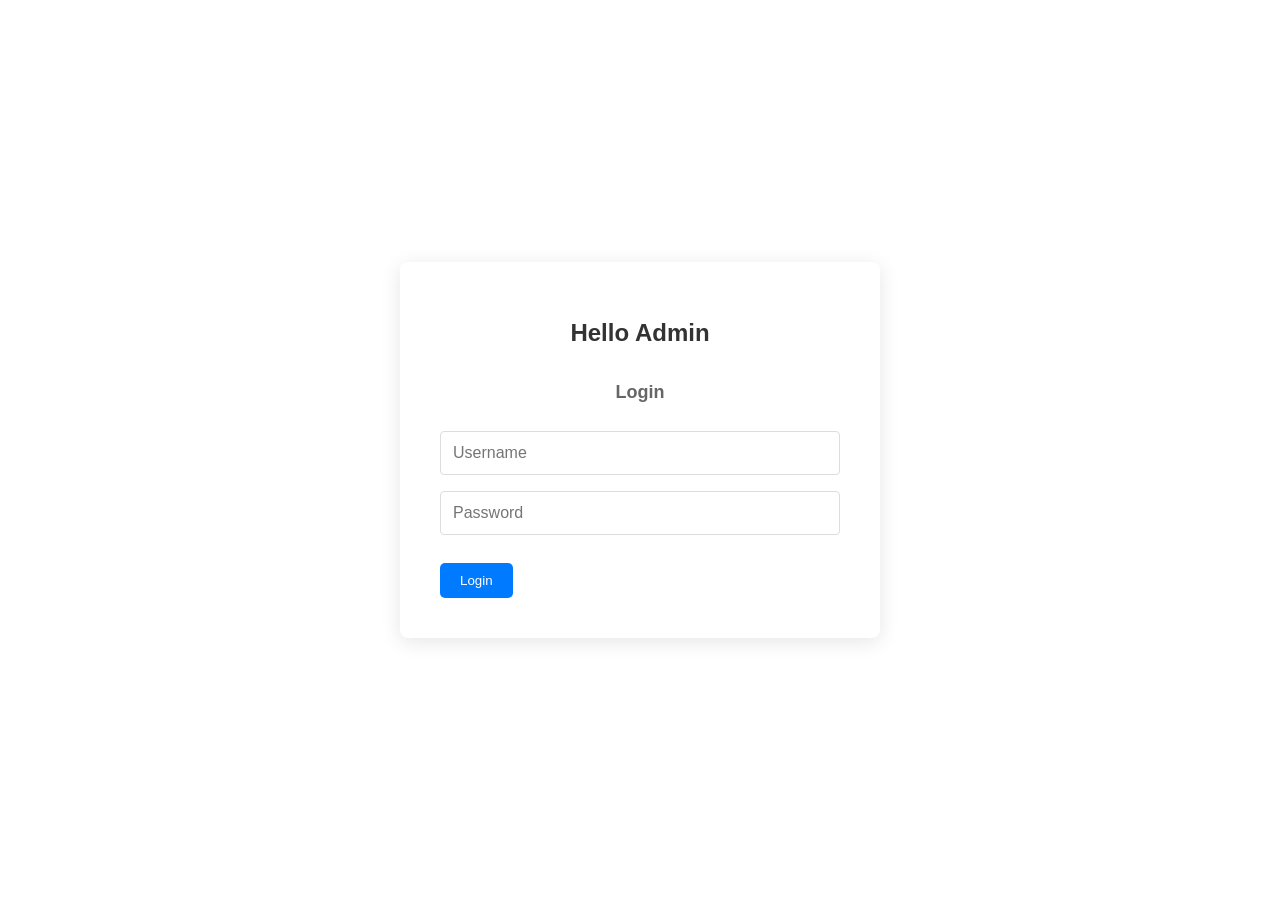
==== commit 27065cbc: "changed it to session storage not local storage" ====
--- a/index.html
+++ b/index.html
@@ -5,6 +5,11 @@
 <meta name="viewport" content="width=device-width, initial-scale=1.0" />
 <title>BugVault — Issue Tracker</title>
 <link href="https://fonts.googleapis.com/css2?family=Space+Mono:ital,wght@0,400;0,700;1,400&family=Syne:wght@400;600;700;800&display=swap" rel="stylesheet" />
+<script>
+if (sessionStorage.getItem('loggedIn') !== 'true') {
+    window.location.href = 'login.html';
+}
+</script>
 <style>
   :root {
     --bg: #08021afe;
@@ -716,12 +721,7 @@
 <script defer>
 // Check if user is logged in with space for log-out function
 function logout() {
-    window.location.href = 'login.html';
-}
-
-function logout() {
-    localStorage.removeItem('isLoggedIn');
-    localStorage.removeItem('userEmail');
+    sessionStorage.removeItem('loggedIn');
     window.location.href = 'login.html';
 }
 
